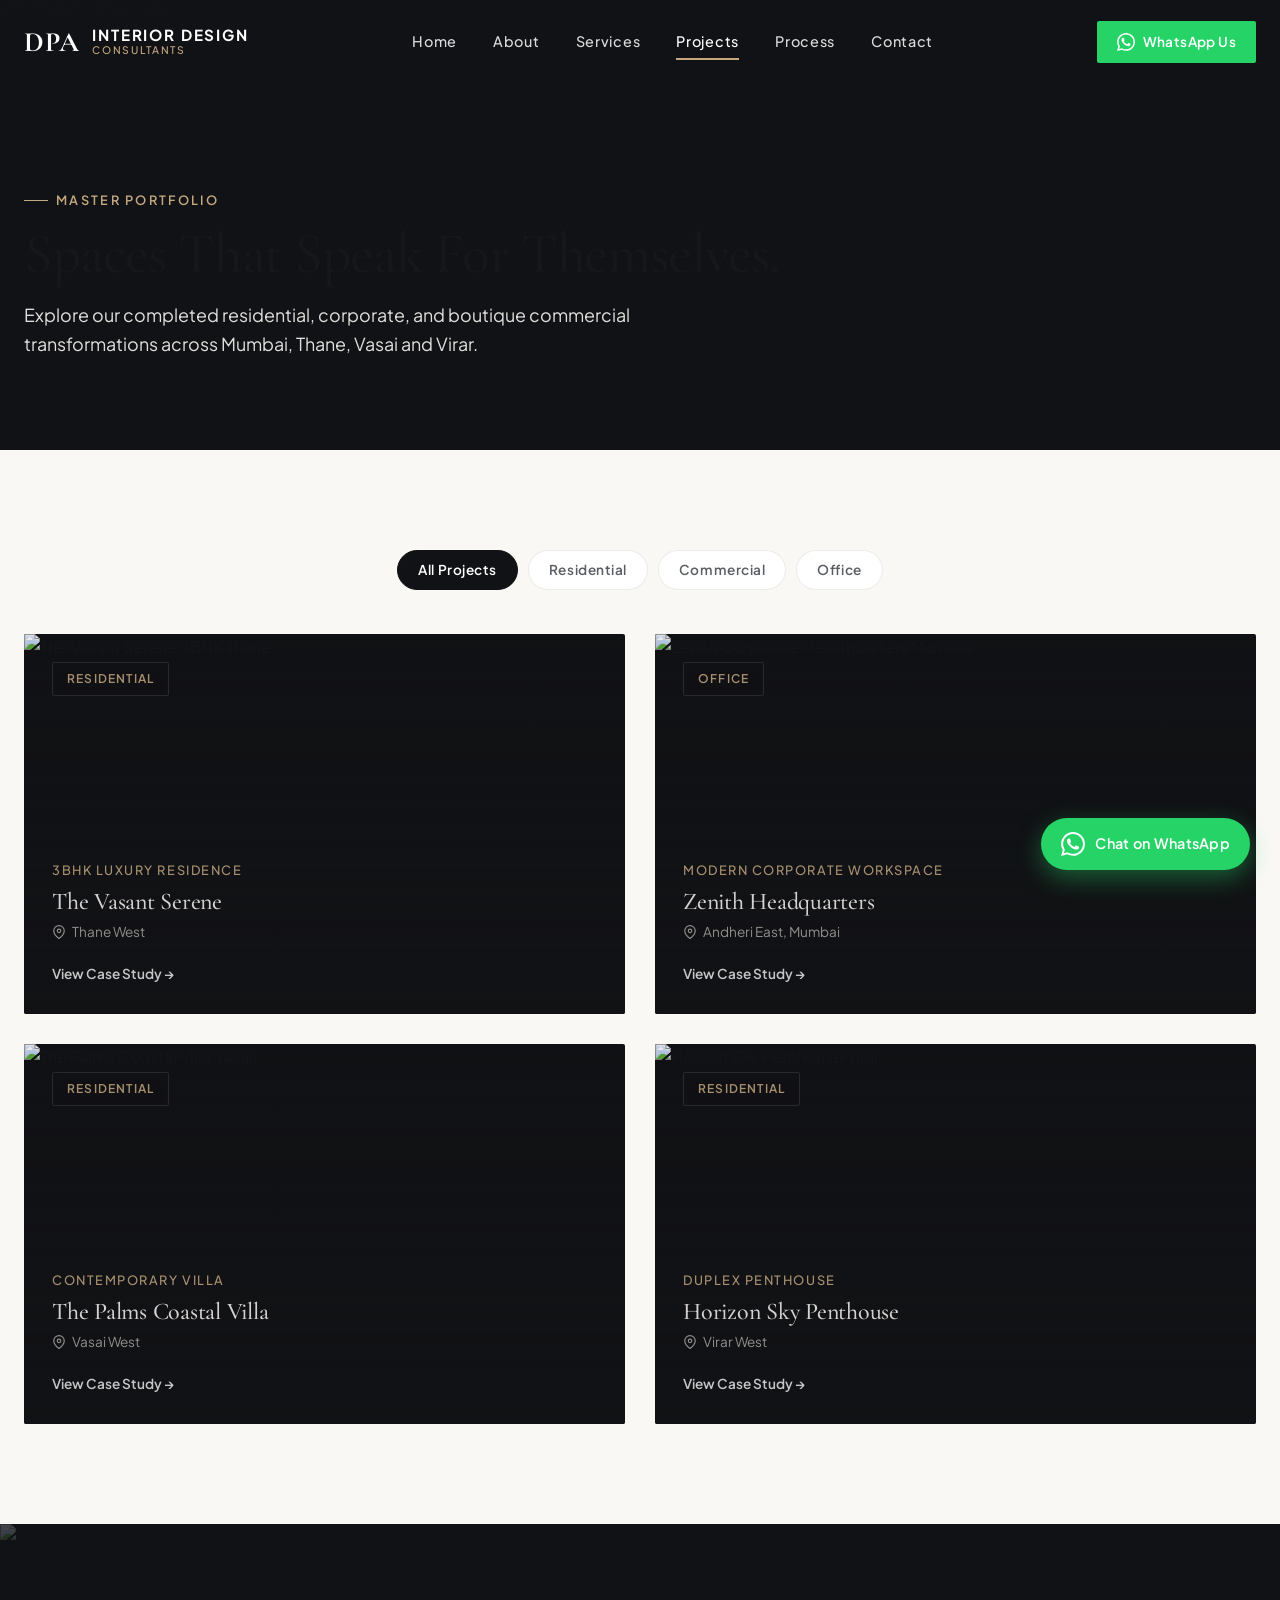
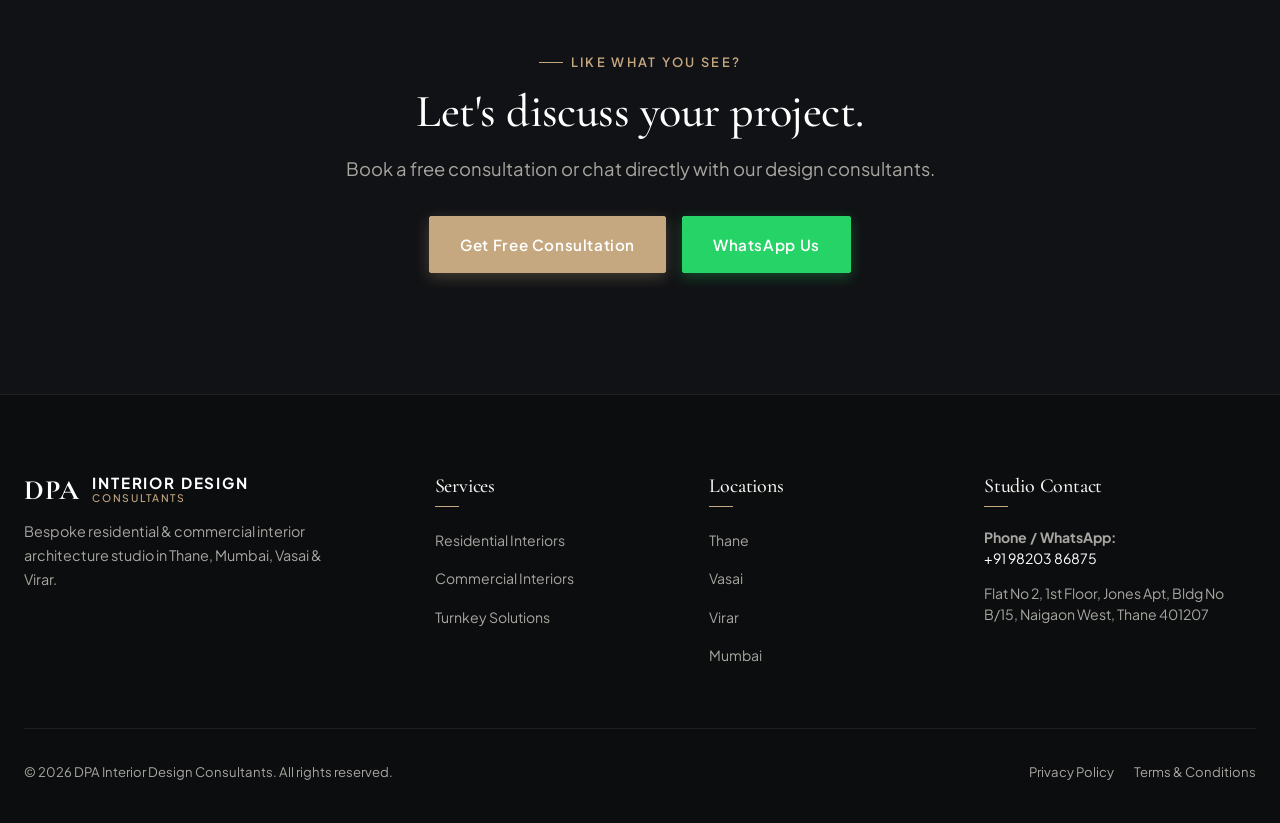
==== projects.html @ 0f4c0f96 "feat: complete premium conversion-focused website for DPA Interior Design Consultants" ====
<!DOCTYPE html>
<html lang="en">
<head>
  <meta charset="UTF-8">
  <meta name="viewport" content="width=device-width, initial-scale=1.0">
  <title>Projects Portfolio | DPA Interior Design Consultants</title>
  <meta name="description" content="Explore DPA's curated portfolio of luxury residential, commercial and corporate interior projects across Mumbai, Thane, Vasai and Virar.">
  <meta name="keywords" content="Interior Projects Thane, Luxury Apartments Vasai, Office Interiors Mumbai, Interior Portfolio Virar">
  <link rel="canonical" href="https://dpainteriors.in/projects.html">

  <link rel="stylesheet" href="css/style.css">
  <link rel="stylesheet" href="css/components.css">
  <link rel="icon" type="image/svg+xml" href="data:image/svg+xml,%3Csvg xmlns='http://www.w3.org/2000/svg' viewBox='0 0 100 100'%3E%3Crect width='100' height='100' fill='%23111215'/%3E%3Ctext x='50%' y='60%' font-size='42' font-family='serif' font-weight='bold' fill='%23C5A880' text-anchor='middle'%3EDPA%3C/text%3E%3C/svg%3E">
</head>
<body>

  <!-- Sticky Header -->
  <header class="site-header" id="siteHeader">
    <div class="container header-container">
      <a href="index.html" class="brand-logo" aria-label="DPA Interior Design Consultants">
        <span class="logo-symbol">DPA</span>
        <div class="logo-text-wrap">
          <span class="logo-main-text">Interior Design</span>
          <span class="logo-sub-text">Consultants</span>
        </div>
      </a>

      <nav class="nav-menu" aria-label="Main Navigation">
        <a href="index.html" class="nav-link">Home</a>
        <a href="about.html" class="nav-link">About</a>
        <a href="services.html" class="nav-link">Services</a>
        <a href="projects.html" class="nav-link active">Projects</a>
        <a href="index.html#processSection" class="nav-link">Process</a>
        <a href="contact.html" class="nav-link">Contact</a>
      </nav>

      <div class="header-actions">
        <a href="https://wa.me/919820386875?text=Hi%20DPA%20Interior%20Design%20Consultants%2C%20I%20am%20interested%20in%20discussing%20an%20interior%20design%20project.%20I%20would%20like%20to%20know%20more%20about%20your%20services." target="_blank" rel="noopener noreferrer" class="header-whatsapp-btn">
          <svg width="18" height="18" viewBox="0 0 24 24" fill="currentColor"><path d="M.057 24l1.687-6.163c-1.041-1.804-1.588-3.849-1.587-5.946.003-6.556 5.338-11.891 11.893-11.891 3.181.001 6.167 1.24 8.413 3.488 2.245 2.248 3.481 5.236 3.48 8.414-.003 6.557-5.338 11.892-11.893 11.892-1.99-.001-3.951-.5-5.688-1.448l-6.305 1.654zm6.597-3.807c1.676.995 3.276 1.591 5.392 1.592 5.448 0 9.886-4.434 9.889-9.885.002-5.462-4.415-9.89-9.881-9.892-5.452 0-9.887 4.434-9.889 9.884-.001 2.225.651 3.891 1.746 5.634l-.999 3.648 3.742-.981zm11.387-5.464c-.074-.124-.272-.198-.57-.347-.297-.149-1.758-.868-2.031-.967-.272-.099-.47-.149-.669.149-.198.297-.768.967-.941 1.165-.173.198-.347.223-.644.074-.297-.149-1.255-.462-2.39-1.475-.883-.788-1.48-1.761-1.653-2.059-.173-.297-.018-.458.13-.606.134-.133.297-.347.446-.521.151-.172.2-.296.3-.495.099-.198.05-.372-.025-.521-.075-.148-.669-1.611-.916-2.206-.242-.579-.487-.501-.669-.51l-.57-.01c-.198 0-.52.074-.792.372s-1.04 1.016-1.04 2.479 1.065 2.876 1.213 3.074c.149.198 2.095 3.2 5.076 4.487.709.306 1.263.489 1.694.626.712.226 1.36.194 1.872.118.571-.085 1.758-.719 2.006-1.413.248-.695.248-1.29.173-1.414z"/></svg>
          <span>WhatsApp Us</span>
        </a>
      </div>

      <button class="mobile-nav-toggle" aria-label="Toggle Mobile Navigation">
        <span class="hamburger-line"></span>
        <span class="hamburger-line"></span>
        <span class="hamburger-line"></span>
      </button>
    </div>
  </header>

  <!-- Mobile Drawer Menu -->
  <div class="mobile-drawer-overlay"></div>
  <aside class="mobile-drawer" aria-label="Mobile Menu">
    <div>
      <a href="index.html" class="brand-logo" style="margin-bottom: 36px;">
        <span class="logo-symbol">DPA</span>
        <div class="logo-text-wrap">
          <span class="logo-main-text">Interior Design</span>
          <span class="logo-sub-text">Consultants</span>
        </div>
      </a>
      <ul class="mobile-nav-list">
        <li class="mobile-nav-item"><a href="index.html">Home</a></li>
        <li class="mobile-nav-item"><a href="about.html">About DPA</a></li>
        <li class="mobile-nav-item"><a href="services.html">Services</a></li>
        <li class="mobile-nav-item"><a href="projects.html" class="active">Projects</a></li>
        <li class="mobile-nav-item"><a href="index.html#processSection">Process</a></li>
        <li class="mobile-nav-item"><a href="contact.html">Contact Us</a></li>
      </ul>
    </div>
    <div class="mobile-drawer-footer">
      <button class="btn btn-primary" style="width:100%;" data-open-modal="consultation">Get Free Consultation</button>
    </div>
  </aside>

  <!-- Hero Banner -->
  <section class="hero-section" style="min-height: 50vh; padding-top: 140px; padding-bottom: 50px;">
    <div class="hero-background">
      <img src="https://images.unsplash.com/photo-1600607687939-ce8a6c25118c?auto=format&fit=crop&w=1800&q=80" alt="DPA Project Showcase">
    </div>
    <div class="hero-overlay"></div>
    <div class="container">
      <div class="hero-content fade-in-up">
        <span class="label-eyebrow text-light">Master Portfolio</span>
        <h1 class="heading-hero" style="font-size: clamp(2.4rem, 4.5vw, 3.8rem); margin-bottom: 16px;">
          Spaces That Speak For Themselves.
        </h1>
        <p class="hero-subheadline" style="margin-bottom: 0;">
          Explore our completed residential, corporate, and boutique commercial transformations across Mumbai, Thane, Vasai and Virar.
        </p>
      </div>
    </div>
  </section>

  <!-- Master Portfolio Gallery -->
  <section class="section-spacing">
    <div class="container">
      <!-- Filter Tabs -->
      <div class="filter-tabs reveal">
        <button class="filter-btn active" data-filter="all">All Projects</button>
        <button class="filter-btn" data-filter="residential">Residential</button>
        <button class="filter-btn" data-filter="commercial">Commercial</button>
        <button class="filter-btn" data-filter="office">Office</button>
      </div>

      <!-- Masonry Grid -->
      <div class="projects-masonry">
        <!-- Project 1 -->
        <a href="projects/luxury-residence-thane.html" class="project-card col-6 reveal" data-category="residential">
          <div class="project-media-wrap">
            <img src="https://images.unsplash.com/photo-1600210492486-724fe5c67fb0?auto=format&fit=crop&w=1000&q=80" alt="The Vasant Serene 3BHK Thane" loading="lazy">
            <div class="project-overlay">
              <span class="project-badge-tag">Residential</span>
              <div class="project-details">
                <div class="project-category">3BHK Luxury Residence</div>
                <h2 class="project-title">The Vasant Serene</h2>
                <div class="project-location">
                  <svg width="14" height="14" viewBox="0 0 24 24" fill="none" stroke="currentColor" stroke-width="2"><path d="M21 10c0 7-9 13-9 13s-9-6-9-13a9 9 0 0 1 18 0z"></path><circle cx="12" cy="10" r="3"></circle></svg>
                  <span>Thane West</span>
                </div>
                <span class="project-cta-pill">View Case Study &rarr;</span>
              </div>
            </div>
          </div>
        </a>

        <!-- Project 2 -->
        <a href="projects/modern-corporate-office.html" class="project-card col-6 reveal reveal-delay-1" data-category="office commercial">
          <div class="project-media-wrap">
            <img src="https://images.unsplash.com/photo-1497366216548-37526070297c?auto=format&fit=crop&w=1000&q=80" alt="Zenith Corporate Headquarters Mumbai" loading="lazy">
            <div class="project-overlay">
              <span class="project-badge-tag">Office</span>
              <div class="project-details">
                <div class="project-category">Modern Corporate Workspace</div>
                <h2 class="project-title">Zenith Headquarters</h2>
                <div class="project-location">
                  <svg width="14" height="14" viewBox="0 0 24 24" fill="none" stroke="currentColor" stroke-width="2"><path d="M21 10c0 7-9 13-9 13s-9-6-9-13a9 9 0 0 1 18 0z"></path><circle cx="12" cy="10" r="3"></circle></svg>
                  <span>Andheri East, Mumbai</span>
                </div>
                <span class="project-cta-pill">View Case Study &rarr;</span>
              </div>
            </div>
          </div>
        </a>

        <!-- Project 3 -->
        <a href="projects/minimalist-villa-vasai.html" class="project-card col-6 reveal" data-category="residential">
          <div class="project-media-wrap">
            <img src="https://images.unsplash.com/photo-1600607687939-ce8a6c25118c?auto=format&fit=crop&w=1000&q=80" alt="The Palms Coastal Villa Vasai" loading="lazy">
            <div class="project-overlay">
              <span class="project-badge-tag">Residential</span>
              <div class="project-details">
                <div class="project-category">Contemporary Villa</div>
                <h2 class="project-title">The Palms Coastal Villa</h2>
                <div class="project-location">
                  <svg width="14" height="14" viewBox="0 0 24 24" fill="none" stroke="currentColor" stroke-width="2"><path d="M21 10c0 7-9 13-9 13s-9-6-9-13a9 9 0 0 1 18 0z"></path><circle cx="12" cy="10" r="3"></circle></svg>
                  <span>Vasai West</span>
                </div>
                <span class="project-cta-pill">View Case Study &rarr;</span>
              </div>
            </div>
          </div>
        </a>

        <!-- Project 4 -->
        <a href="projects/penthouse-interior-virar.html" class="project-card col-6 reveal reveal-delay-1" data-category="residential">
          <div class="project-media-wrap">
            <img src="https://images.unsplash.com/photo-1600566753376-12c8ab7fb75b?auto=format&fit=crop&w=1000&q=80" alt="Horizon Sky Penthouse Virar" loading="lazy">
            <div class="project-overlay">
              <span class="project-badge-tag">Residential</span>
              <div class="project-details">
                <div class="project-category">Duplex Penthouse</div>
                <h2 class="project-title">Horizon Sky Penthouse</h2>
                <div class="project-location">
                  <svg width="14" height="14" viewBox="0 0 24 24" fill="none" stroke="currentColor" stroke-width="2"><path d="M21 10c0 7-9 13-9 13s-9-6-9-13a9 9 0 0 1 18 0z"></path><circle cx="12" cy="10" r="3"></circle></svg>
                  <span>Virar West</span>
                </div>
                <span class="project-cta-pill">View Case Study &rarr;</span>
              </div>
            </div>
          </div>
        </a>
      </div>
    </div>
  </section>

  <!-- Final CTA Section -->
  <section class="final-cta-section">
    <div class="final-cta-bg">
      <img src="https://images.unsplash.com/photo-1600585154340-be6161a56a0c?auto=format&fit=crop&w=1600&q=80" alt="Turnkey interior design background" loading="lazy">
    </div>
    <div class="container">
      <div class="final-cta-content reveal">
        <span class="label-eyebrow text-light">Like What You See?</span>
        <h2 class="heading-section" style="color: #FFFFFF;">Let's discuss your project.</h2>
        <p style="color: var(--text-light-muted); font-size: 1.15rem; margin-bottom: 32px;">
          Book a free consultation or chat directly with our design consultants.
        </p>
        <div class="btn-group" style="justify-content: center;">
          <button class="btn btn-primary" data-open-modal="consultation">Get Free Consultation</button>
          <a href="https://wa.me/919820386875?text=Hi%20DPA%20Interior%20Design%20Consultants%2C%20I%20saw%20your%20projects%20portfolio%20and%20would%20like%20to%20discuss%20my%20space." target="_blank" rel="noopener noreferrer" class="btn btn-whatsapp">WhatsApp Us</a>
        </div>
      </div>
    </div>
  </section>

  <!-- Footer -->
  <footer class="site-footer">
    <div class="container">
      <div class="footer-grid">
        <div>
          <a href="index.html" class="brand-logo">
            <span class="logo-symbol">DPA</span>
            <div class="logo-text-wrap">
              <span class="logo-main-text">Interior Design</span>
              <span class="logo-sub-text">Consultants</span>
            </div>
          </a>
          <p class="footer-brand-bio">
            Bespoke residential & commercial interior architecture studio in Thane, Mumbai, Vasai & Virar.
          </p>
        </div>
        <div>
          <h3 class="footer-col-title">Services</h3>
          <ul class="footer-nav-list">
            <li><a href="services.html#residential">Residential Interiors</a></li>
            <li><a href="services.html#commercial">Commercial Interiors</a></li>
            <li><a href="services.html#turnkey">Turnkey Solutions</a></li>
          </ul>
        </div>
        <div>
          <h3 class="footer-col-title">Locations</h3>
          <ul class="footer-nav-list">
            <li><a href="contact.html">Thane</a></li>
            <li><a href="contact.html">Vasai</a></li>
            <li><a href="contact.html">Virar</a></li>
            <li><a href="contact.html">Mumbai</a></li>
          </ul>
        </div>
        <div>
          <h3 class="footer-col-title">Studio Contact</h3>
          <div class="footer-contact-item">
            <div>
              <strong>Phone / WhatsApp:</strong><br>
              <a href="tel:9820386875" style="color: #FFFFFF;">+91 98203 86875</a>
            </div>
          </div>
          <div class="footer-contact-item">
            <div>Flat No 2, 1st Floor, Jones Apt, Bldg No B/15, Naigaon West, Thane 401207</div>
          </div>
        </div>
      </div>
      <div class="footer-bottom">
        <div>&copy; 2026 DPA Interior Design Consultants. All rights reserved.</div>
        <div class="footer-legal-links">
          <a href="privacy-policy.html">Privacy Policy</a>
          <a href="terms-conditions.html">Terms &amp; Conditions</a>
        </div>
      </div>
    </div>
  </footer>

  <!-- Floating WhatsApp & Mobile Sticky Bar -->
  <a href="https://wa.me/919820386875?text=Hi%20DPA%20Interior%20Design%20Consultants%2C%20I%20am%20interested%20in%20discussing%20an%20interior%20design%20project." target="_blank" rel="noopener noreferrer" class="floating-whatsapp-btn" aria-label="Chat on WhatsApp">
    <span class="icon">
      <svg width="24" height="24" viewBox="0 0 24 24" fill="currentColor"><path d="M.057 24l1.687-6.163c-1.041-1.804-1.588-3.849-1.587-5.946.003-6.556 5.338-11.891 11.893-11.891 3.181.001 6.167 1.24 8.413 3.488 2.245 2.248 3.481 5.236 3.48 8.414-.003 6.557-5.338 11.892-11.893 11.892-1.99-.001-3.951-.5-5.688-1.448l-6.305 1.654zm6.597-3.807c1.676.995 3.276 1.591 5.392 1.592 5.448 0 9.886-4.434 9.889-9.885.002-5.462-4.415-9.89-9.881-9.892-5.452 0-9.887 4.434-9.889 9.884-.001 2.225.651 3.891 1.746 5.634l-.999 3.648 3.742-.981zm11.387-5.464c-.074-.124-.272-.198-.57-.347-.297-.149-1.758-.868-2.031-.967-.272-.099-.47-.149-.669.149-.198.297-.768.967-.941 1.165-.173.198-.347.223-.644.074-.297-.149-1.255-.462-2.39-1.475-.883-.788-1.48-1.761-1.653-2.059-.173-.297-.018-.458.13-.606.134-.133.297-.347.446-.521.151-.172.2-.296.3-.495.099-.198.05-.372-.025-.521-.075-.148-.669-1.611-.916-2.206-.242-.579-.487-.501-.669-.51l-.57-.01c-.198 0-.52.074-.792.372s-1.04 1.016-1.04 2.479 1.065 2.876 1.213 3.074c.149.198 2.095 3.2 5.076 4.487.709.306 1.263.489 1.694.626.712.226 1.36.194 1.872.118.571-.085 1.758-.719 2.006-1.413.248-.695.248-1.29.173-1.414z"/></svg>
    </span>
    <span class="text">Chat on WhatsApp</span>
  </a>

  <div class="mobile-sticky-bottom-bar">
    <div class="mobile-sticky-inner">
      <a href="https://wa.me/919820386875?text=Hi%20DPA%20Interior%20Design%20Consultants%2C%20I%20am%20interested%20in%20discussing%20an%20interior%20design%20project." target="_blank" rel="noopener noreferrer" class="mobile-sticky-btn btn-wa">WhatsApp Us</a>
      <a href="tel:9820386875" class="mobile-sticky-btn btn-call">Call Now</a>
    </div>
  </div>

  <!-- Consultation Modal -->
  <div class="modal-backdrop" id="consultationModal">
    <div class="modal-card">
      <button class="modal-close-btn" aria-label="Close modal">&times;</button>
      <div style="margin-bottom: 24px;">
        <span class="label-eyebrow text-light">Free Consultation</span>
        <h2 style="font-size: 1.8rem; color: #FFFFFF; margin-bottom: 8px;">Let's Discuss Your Space</h2>
        <p style="color: var(--text-light-muted); font-size: 0.92rem;">Share your details for a personalized consultation.</p>
      </div>

      <form class="dpa-lead-form" novalidate>
        <div class="lead-form-grid">
          <div class="form-group full-width">
            <label class="form-label">Full Name <span class="required-star">*</span></label>
            <input type="text" name="name" class="form-input" placeholder="Your name" required>
          </div>
          <div class="form-group">
            <label class="form-label">Phone Number <span class="required-star">*</span></label>
            <input type="tel" name="phone" class="form-input" placeholder="98203 86875" required>
          </div>
          <div class="form-group">
            <label class="form-label">Location <span class="required-star">*</span></label>
            <select name="location" class="form-select" required>
              <option value="Thane">Thane</option>
              <option value="Vasai">Vasai</option>
              <option value="Virar">Virar</option>
              <option value="Mumbai">Mumbai</option>
            </select>
          </div>
          <div class="form-group full-width">
            <label class="form-label">Project Type <span class="required-star">*</span></label>
            <select name="project_type" class="form-select" required>
              <option value="Home Interior">Home Interior</option>
              <option value="Office Interior">Office Interior</option>
              <option value="Commercial Interior">Commercial Interior</option>
            </select>
          </div>
          <div class="form-group full-width" style="margin-top: 10px;">
            <button type="submit" class="btn btn-primary" style="width: 100%;">Book Consultation</button>
          </div>
        </div>
      </form>
    </div>
  </div>

  <script src="js/main.js"></script>
  <script src="js/projects.js"></script>
</body>
</html>
---- css/style.css ----
/* ==========================================================================
   DPA INTERIOR DESIGN CONSULTANTS - DESIGN SYSTEM & MASTER STYLESHEET
   Serving Mumbai, Thane, Vasai, Virar
   ========================================================================== */

/* --- Google Fonts Import --- */
@import url('https://fonts.googleapis.com/css2?family=Cormorant+Garamond:ital,wght@0,400;0,500;0,600;0,700;1,400&family=Plus+Jakarta+Sans:wght@300;400;500;600;700&display=swap');

/* --- CSS Variables / Design Tokens --- */
:root {
  /* Color Palette */
  --bg-body: #FAF8F5;
  --bg-surface: #FFFFFF;
  --bg-warm: #F3EFE6;
  --bg-beige: #EAE4D8;
  --bg-dark: #111215;
  --bg-dark-surface: #181A1E;
  --bg-dark-elevated: #22252C;

  --text-main: #16171A;
  --text-muted: #5A5D64;
  --text-subtle: #858890;
  --text-light: #F8F6F2;
  --text-light-muted: #A8A6A0;

  --accent-gold: #C5A880;
  --accent-gold-hover: #B4966E;
  --accent-gold-light: #EFE8DE;
  --accent-gold-subtle: rgba(197, 168, 128, 0.15);
  
  --whatsapp-green: #25D366;
  --whatsapp-dark: #128C7E;
  --whatsapp-hover: #20BA5A;

  --border-light: rgba(22, 23, 26, 0.08);
  --border-medium: rgba(22, 23, 26, 0.16);
  --border-dark: rgba(248, 246, 242, 0.12);
  --border-gold: rgba(197, 168, 128, 0.35);

  /* Typography */
  --font-serif: 'Cormorant Garamond', Georgia, serif;
  --font-sans: 'Plus Jakarta Sans', -apple-system, BlinkMacSystemFont, sans-serif;

  /* Elevations & Shadows */
  --shadow-sm: 0 2px 8px rgba(0, 0, 0, 0.04);
  --shadow-md: 0 10px 30px rgba(0, 0, 0, 0.07);
  --shadow-lg: 0 20px 50px rgba(0, 0, 0, 0.12);
  --shadow-gold: 0 10px 25px rgba(197, 168, 128, 0.25);
  --shadow-dark: 0 20px 40px rgba(0, 0, 0, 0.35);

  /* Transitions */
  --transition-fast: 0.2s cubic-bezier(0.25, 1, 0.5, 1);
  --transition-normal: 0.35s cubic-bezier(0.25, 1, 0.5, 1);
  --transition-slow: 0.6s cubic-bezier(0.16, 1, 0.3, 1);

  /* Spacing & Layout */
  --container-max: 1280px;
  --container-narrow: 1040px;
  --header-height: 84px;
  --border-radius-sm: 2px;
  --border-radius-md: 6px;
  --border-radius-lg: 12px;
}

/* --- Global Reset & Box Sizing --- */
*, *::before, *::after {
  box-sizing: border-box;
  margin: 0;
  padding: 0;
}

html {
  font-size: 16px;
  scroll-behavior: smooth;
  -webkit-font-smoothing: antialiased;
  -moz-osx-font-smoothing: grayscale;
}

body {
  font-family: var(--font-sans);
  background-color: var(--bg-body);
  color: var(--text-main);
  line-height: 1.65;
  font-weight: 400;
  overflow-x: hidden;
  position: relative;
}

img, picture, svg, video {
  display: block;
  max-width: 100%;
  height: auto;
}

a {
  color: inherit;
  text-decoration: none;
  transition: color var(--transition-fast);
}

button, input, select, textarea {
  font: inherit;
  color: inherit;
}

button {
  background: none;
  border: none;
  cursor: pointer;
}

ul, ol {
  list-style: none;
}

/* --- Container & Layout Helpers --- */
.container {
  width: 100%;
  max-width: var(--container-max);
  margin-left: auto;
  margin-right: auto;
  padding-left: 24px;
  padding-right: 24px;
}

.container-narrow {
  width: 100%;
  max-width: var(--container-narrow);
  margin-left: auto;
  margin-right: auto;
  padding-left: 24px;
  padding-right: 24px;
}

.container-fluid {
  width: 100%;
  padding-left: 24px;
  padding-right: 24px;
}

.section-spacing {
  padding-top: 100px;
  padding-bottom: 100px;
}

.section-spacing-sm {
  padding-top: 64px;
  padding-bottom: 64px;
}

/* --- Typography System --- */
h1, h2, h3, h4, .font-serif {
  font-family: var(--font-serif);
  font-weight: 500;
  line-height: 1.15;
  color: var(--text-main);
  letter-spacing: -0.01em;
}

.heading-hero {
  font-size: clamp(2.8rem, 5.5vw, 4.8rem);
  font-weight: 500;
  line-height: 1.08;
  letter-spacing: -0.02em;
}

.heading-section {
  font-size: clamp(2.2rem, 3.6vw, 3.2rem);
  line-height: 1.15;
  margin-bottom: 16px;
}

.heading-sub {
  font-size: clamp(1.35rem, 2vw, 1.75rem);
  font-weight: 600;
}

.subheading-lead {
  font-size: clamp(1.05rem, 1.25vw, 1.2rem);
  color: var(--text-muted);
  line-height: 1.65;
  max-width: 680px;
}

.section-header {
  margin-bottom: 56px;
}

.section-header.text-center {
  text-align: center;
  margin-left: auto;
  margin-right: auto;
}

.section-header.text-center .subheading-lead {
  margin-left: auto;
  margin-right: auto;
}

/* Micro Caps Label */
.label-eyebrow {
  display: inline-flex;
  align-items: center;
  gap: 8px;
  font-size: 0.8rem;
  font-weight: 600;
  text-transform: uppercase;
  letter-spacing: 0.18em;
  color: var(--accent-gold);
  margin-bottom: 12px;
}

.label-eyebrow::before {
  content: '';
  display: inline-block;
  width: 24px;
  height: 1px;
  background-color: var(--accent-gold);
}

.label-eyebrow.no-line::before {
  display: none;
}

.label-eyebrow.text-light {
  color: var(--accent-gold);
}

.label-eyebrow.text-light::before {
  background-color: var(--accent-gold);
}

/* Location Pills */
.location-pills {
  display: inline-flex;
  flex-wrap: wrap;
  align-items: center;
  gap: 8px;
  font-size: 0.85rem;
  font-weight: 500;
  letter-spacing: 0.06em;
  color: var(--text-light-muted);
}

.location-dot {
  color: var(--accent-gold);
  font-size: 0.75rem;
}

/* --- Action Buttons & CTAs --- */
.btn {
  display: inline-flex;
  align-items: center;
  justify-content: center;
  gap: 10px;
  padding: 15px 30px;
  font-size: 0.95rem;
  font-weight: 600;
  letter-spacing: 0.04em;
  border-radius: var(--border-radius-sm);
  transition: all var(--transition-normal);
  text-align: center;
  position: relative;
  overflow: hidden;
  cursor: pointer;
  white-space: nowrap;
}

.btn svg {
  transition: transform var(--transition-fast);
  flex-shrink: 0;
}

.btn:hover svg {
  transform: translateX(4px);
}

/* Primary CTA - Gold / Charcoal */
.btn-primary {
  background-color: var(--accent-gold);
  color: #FFFFFF;
  border: 1px solid var(--accent-gold);
  box-shadow: 0 4px 15px rgba(197, 168, 128, 0.3);
}

.btn-primary:hover {
  background-color: var(--accent-gold-hover);
  border-color: var(--accent-gold-hover);
  box-shadow: 0 8px 25px rgba(197, 168, 128, 0.45);
  transform: translateY(-2px);
  color: #FFFFFF;
}

/* Secondary CTA - Outline */
.btn-outline-light {
  background: transparent;
  color: var(--text-light);
  border: 1px solid rgba(255, 255, 255, 0.35);
  backdrop-filter: blur(4px);
}

.btn-outline-light:hover {
  background: rgba(255, 255, 255, 0.15);
  border-color: #FFFFFF;
  color: #FFFFFF;
  transform: translateY(-2px);
}

.btn-outline-dark {
  background: transparent;
  color: var(--text-main);
  border: 1px solid var(--border-medium);
}

.btn-outline-dark:hover {
  background: var(--text-main);
  color: #FFFFFF;
  border-color: var(--text-main);
  transform: translateY(-2px);
}

/* Dark Solid Button */
.btn-dark {
  background-color: var(--bg-dark);
  color: #FFFFFF;
  border: 1px solid var(--bg-dark);
}

.btn-dark:hover {
  background-color: #000000;
  transform: translateY(-2px);
  box-shadow: var(--shadow-md);
  color: #FFFFFF;
}

/* WhatsApp CTA Button */
.btn-whatsapp {
  background-color: var(--whatsapp-green);
  color: #FFFFFF;
  border: 1px solid var(--whatsapp-green);
  box-shadow: 0 4px 14px rgba(37, 211, 102, 0.3);
}

.btn-whatsapp:hover {
  background-color: var(--whatsapp-hover);
  border-color: var(--whatsapp-hover);
  transform: translateY(-2px);
  box-shadow: 0 8px 22px rgba(37, 211, 102, 0.45);
  color: #FFFFFF;
}

/* Minimal Text Link CTA */
.btn-link-arrow {
  display: inline-flex;
  align-items: center;
  gap: 8px;
  font-size: 0.95rem;
  font-weight: 600;
  letter-spacing: 0.04em;
  color: var(--text-main);
  padding: 4px 0;
  position: relative;
}

.btn-link-arrow::after {
  content: '';
  position: absolute;
  bottom: 0;
  left: 0;
  width: 100%;
  height: 1px;
  background-color: currentColor;
  transform: scaleX(0.35);
  transform-origin: left;
  transition: transform var(--transition-normal);
}

.btn-link-arrow:hover::after {
  transform: scaleX(1);
}

.btn-link-arrow svg {
  transition: transform var(--transition-fast);
}

.btn-link-arrow:hover svg {
  transform: translateX(5px);
}

.btn-link-arrow.text-light {
  color: var(--text-light);
}

.btn-link-arrow.text-gold {
  color: var(--accent-gold);
}

/* Button Group */
.btn-group {
  display: flex;
  flex-wrap: wrap;
  align-items: center;
  gap: 16px;
}

/* --- Section Dark Themes --- */
.bg-dark-section {
  background-color: var(--bg-dark);
  color: var(--text-light);
}

.bg-dark-section h1,
.bg-dark-section h2,
.bg-dark-section h3,
.bg-dark-section h4 {
  color: var(--text-light);
}

.bg-dark-section .subheading-lead {
  color: var(--text-light-muted);
}

.bg-warm-section {
  background-color: var(--bg-warm);
}

/* --- Grid Utilities --- */
.grid-2 {
  display: grid;
  grid-template-columns: repeat(2, 1fr);
  gap: 48px;
  align-items: center;
}

.grid-3 {
  display: grid;
  grid-template-columns: repeat(3, 1fr);
  gap: 32px;
}

.grid-4 {
  display: grid;
  grid-template-columns: repeat(4, 1fr);
  gap: 24px;
}

/* --- Animations & Keyframes --- */
@keyframes fadeIn {
  from { opacity: 0; }
  to { opacity: 1; }
}

@keyframes fadeInUp {
  from {
    opacity: 0;
    transform: translateY(28px);
  }
  to {
    opacity: 1;
    transform: translateY(0);
  }
}

@keyframes pulseGlow {
  0%, 100% {
    box-shadow: 0 0 0 0 rgba(37, 211, 102, 0.4);
  }
  50% {
    box-shadow: 0 0 0 14px rgba(37, 211, 102, 0);
  }
}

@keyframes subtleBounce {
  0%, 20%, 50%, 80%, 100% { transform: translateY(0); }
  40% { transform: translateY(6px); }
  60% { transform: translateY(3px); }
}

.fade-in {
  animation: fadeIn 0.8s ease forwards;
}

.fade-in-up {
  animation: fadeInUp 0.9s cubic-bezier(0.16, 1, 0.3, 1) forwards;
}

/* Scroll reveal utility classes handled by JS */
.reveal {
  opacity: 0;
  transform: translateY(30px);
  transition: opacity 0.8s cubic-bezier(0.16, 1, 0.3, 1), transform 0.8s cubic-bezier(0.16, 1, 0.3, 1);
  will-change: opacity, transform;
}

.reveal.is-visible {
  opacity: 1;
  transform: translateY(0);
}

.reveal-delay-1 { transition-delay: 0.1s; }
.reveal-delay-2 { transition-delay: 0.2s; }
.reveal-delay-3 { transition-delay: 0.3s; }
.reveal-delay-4 { transition-delay: 0.4s; }

/* Responsive adjustments */
@media (max-width: 991px) {
  .section-spacing {
    padding-top: 80px;
    padding-bottom: 80px;
  }
  .grid-2, .grid-3, .grid-4 {
    grid-template-columns: 1fr;
    gap: 32px;
  }
}

@media (max-width: 767px) {
  .section-spacing {
    padding-top: 60px;
    padding-bottom: 60px;
  }
  .btn-group {
    flex-direction: column;
    width: 100%;
  }
  .btn-group .btn {
    width: 100%;
  }
}
---- css/components.css ----
/* ==========================================================================
   DPA INTERIOR DESIGN CONSULTANTS - COMPONENTS & UI MODULES
   ========================================================================== */

/* --------------------------------------------------------------------------
   1. STICKY HEADER & NAVIGATION
   -------------------------------------------------------------------------- */
.site-header {
  position: fixed;
  top: 0;
  left: 0;
  width: 100%;
  height: var(--header-height);
  z-index: 1000;
  transition: all var(--transition-normal);
  background: transparent;
}

.site-header.is-scrolled {
  background: rgba(18, 19, 22, 0.88);
  backdrop-filter: blur(14px);
  -webkit-backdrop-filter: blur(14px);
  border-bottom: 1px solid rgba(255, 255, 255, 0.08);
  box-shadow: 0 10px 30px rgba(0, 0, 0, 0.25);
  height: 72px;
}

.site-header.is-light-page:not(.is-scrolled) {
  background: rgba(250, 248, 245, 0.92);
  backdrop-filter: blur(12px);
  border-bottom: 1px solid var(--border-light);
}

.header-container {
  display: flex;
  align-items: center;
  justify-content: space-between;
  height: 100%;
}

/* Brand Logo */
.brand-logo {
  display: flex;
  align-items: center;
  gap: 12px;
  text-decoration: none;
}

.logo-symbol {
  font-family: var(--font-serif);
  font-size: 1.75rem;
  font-weight: 700;
  letter-spacing: 0.04em;
  color: #FFFFFF;
  line-height: 1;
}

.site-header.is-light-page:not(.is-scrolled) .logo-symbol {
  color: var(--text-main);
}

.logo-text-wrap {
  display: flex;
  flex-direction: column;
}

.logo-main-text {
  font-size: 0.95rem;
  font-weight: 700;
  letter-spacing: 0.12em;
  text-transform: uppercase;
  color: #FFFFFF;
  line-height: 1.1;
}

.site-header.is-light-page:not(.is-scrolled) .logo-main-text {
  color: var(--text-main);
}

.logo-sub-text {
  font-size: 0.65rem;
  font-weight: 500;
  letter-spacing: 0.16em;
  text-transform: uppercase;
  color: var(--accent-gold);
  line-height: 1.2;
}

/* Nav Menu */
.nav-menu {
  display: flex;
  align-items: center;
  gap: 36px;
}

.nav-link {
  font-size: 0.9rem;
  font-weight: 500;
  letter-spacing: 0.05em;
  color: rgba(255, 255, 255, 0.85);
  position: relative;
  padding: 6px 0;
  transition: color var(--transition-fast);
}

.site-header.is-light-page:not(.is-scrolled) .nav-link {
  color: var(--text-main);
}

.nav-link::after {
  content: '';
  position: absolute;
  bottom: 0;
  left: 0;
  width: 0;
  height: 2px;
  background-color: var(--accent-gold);
  transition: width var(--transition-normal);
}

.nav-link:hover,
.nav-link.active {
  color: #FFFFFF;
}

.site-header.is-light-page:not(.is-scrolled) .nav-link:hover,
.site-header.is-light-page:not(.is-scrolled) .nav-link.active {
  color: var(--accent-gold);
}

.nav-link:hover::after,
.nav-link.active::after {
  width: 100%;
}

/* Header Actions */
.header-actions {
  display: flex;
  align-items: center;
  gap: 16px;
}

.header-whatsapp-btn {
  display: inline-flex;
  align-items: center;
  gap: 8px;
  padding: 10px 20px;
  font-size: 0.85rem;
  font-weight: 600;
  letter-spacing: 0.03em;
  color: #FFFFFF;
  background-color: var(--whatsapp-green);
  border-radius: var(--border-radius-sm);
  transition: all var(--transition-fast);
}

.header-whatsapp-btn:hover {
  background-color: var(--whatsapp-hover);
  transform: translateY(-1px);
}

/* Mobile Hamburger Toggle */
.mobile-nav-toggle {
  display: none;
  flex-direction: column;
  justify-content: center;
  gap: 5px;
  width: 40px;
  height: 40px;
  padding: 8px;
  cursor: pointer;
  z-index: 1100;
}

.hamburger-line {
  width: 100%;
  height: 2px;
  background-color: #FFFFFF;
  transition: all var(--transition-fast);
}

.site-header.is-light-page:not(.is-scrolled) .hamburger-line {
  background-color: var(--text-main);
}

.mobile-nav-toggle.is-active .hamburger-line:nth-child(1) {
  transform: translateY(7px) rotate(45deg);
  background-color: #FFFFFF;
}

.mobile-nav-toggle.is-active .hamburger-line:nth-child(2) {
  opacity: 0;
}

.mobile-nav-toggle.is-active .hamburger-line:nth-child(3) {
  transform: translateY(-7px) rotate(-45deg);
  background-color: #FFFFFF;
}

/* Mobile Navigation Overlay Drawer */
.mobile-drawer {
  position: fixed;
  top: 0;
  right: -100%;
  width: 100%;
  max-width: 380px;
  height: 100vh;
  background-color: var(--bg-dark);
  border-left: 1px solid rgba(255, 255, 255, 0.1);
  padding: 100px 32px 40px;
  display: flex;
  flex-direction: column;
  justify-content: space-between;
  transition: right 0.4s cubic-bezier(0.16, 1, 0.3, 1);
  z-index: 1050;
  box-shadow: -10px 0 40px rgba(0, 0, 0, 0.6);
}

.mobile-drawer.is-open {
  right: 0;
}

.mobile-drawer-overlay {
  position: fixed;
  inset: 0;
  background: rgba(0, 0, 0, 0.7);
  backdrop-filter: blur(4px);
  z-index: 1040;
  opacity: 0;
  visibility: hidden;
  transition: all var(--transition-normal);
}

.mobile-drawer-overlay.is-open {
  opacity: 1;
  visibility: visible;
}

.mobile-nav-list {
  display: flex;
  flex-direction: column;
  gap: 20px;
}

.mobile-nav-item a {
  font-family: var(--font-serif);
  font-size: 1.6rem;
  color: var(--text-light);
  display: block;
  padding: 4px 0;
  transition: color var(--transition-fast);
}

.mobile-nav-item a:hover,
.mobile-nav-item a.active {
  color: var(--accent-gold);
}

.mobile-drawer-footer {
  display: flex;
  flex-direction: column;
  gap: 16px;
  padding-top: 24px;
  border-top: 1px solid rgba(255, 255, 255, 0.1);
}

.mobile-contact-snippet {
  font-size: 0.85rem;
  color: var(--text-light-muted);
}

.mobile-contact-snippet a {
  color: var(--accent-gold);
  font-weight: 600;
}

/* --------------------------------------------------------------------------
   2. HERO SECTION
   -------------------------------------------------------------------------- */
.hero-section {
  position: relative;
  min-height: 100vh;
  display: flex;
  align-items: center;
  padding-top: calc(var(--header-height) + 40px);
  padding-bottom: 80px;
  background-color: var(--bg-dark);
  overflow: hidden;
}

.hero-background {
  position: absolute;
  inset: 0;
  z-index: 1;
}

.hero-background img {
  width: 100%;
  height: 100%;
  object-fit: cover;
  object-position: center 35%;
  transform: scale(1.03);
  transition: transform 8s ease;
}

.hero-section:hover .hero-background img {
  transform: scale(1.06);
}

.hero-overlay {
  position: absolute;
  inset: 0;
  background: linear-gradient(
    180deg,
    rgba(17, 18, 21, 0.75) 0%,
    rgba(17, 18, 21, 0.65) 45%,
    rgba(17, 18, 21, 0.92) 100%
  );
  z-index: 2;
}

.hero-content {
  position: relative;
  z-index: 3;
  max-width: 820px;
}

.hero-location-badge {
  display: inline-flex;
  align-items: center;
  gap: 8px;
  padding: 6px 14px;
  background: rgba(255, 255, 255, 0.08);
  border: 1px solid rgba(255, 255, 255, 0.15);
  backdrop-filter: blur(8px);
  border-radius: 30px;
  font-size: 0.8rem;
  font-weight: 500;
  letter-spacing: 0.1em;
  text-transform: uppercase;
  color: var(--text-light);
  margin-bottom: 24px;
}

.hero-headline {
  color: var(--text-light);
  margin-bottom: 20px;
}

.hero-subheadline {
  font-size: clamp(1.1rem, 1.4vw, 1.35rem);
  color: rgba(248, 246, 242, 0.9);
  line-height: 1.6;
  max-width: 650px;
  margin-bottom: 36px;
}

.hero-actions-wrap {
  margin-bottom: 24px;
}

.hero-note-link {
  display: inline-flex;
  align-items: center;
  gap: 6px;
  font-size: 0.9rem;
  color: var(--accent-gold);
  font-weight: 500;
  letter-spacing: 0.02em;
  transition: all var(--transition-fast);
}

.hero-note-link:hover {
  color: #FFFFFF;
  transform: translateX(4px);
}

.hero-scroll-indicator {
  position: absolute;
  bottom: 30px;
  left: 50%;
  transform: translateX(-50%);
  z-index: 3;
  display: flex;
  flex-direction: column;
  align-items: center;
  gap: 6px;
  color: rgba(255, 255, 255, 0.6);
  font-size: 0.72rem;
  text-transform: uppercase;
  letter-spacing: 0.15em;
  animation: subtleBounce 2.5s infinite;
}

/* --------------------------------------------------------------------------
   3. TRUST / QUICK VALUE BAR
   -------------------------------------------------------------------------- */
.trust-bar {
  background-color: var(--bg-surface);
  border-bottom: 1px solid var(--border-light);
  padding: 32px 0;
}

.trust-grid {
  display: grid;
  grid-template-columns: repeat(4, 1fr);
  gap: 24px;
}

.trust-item {
  display: flex;
  align-items: center;
  gap: 16px;
  padding: 0 12px;
  border-right: 1px solid var(--border-light);
}

.trust-item:last-child {
  border-right: none;
}

.trust-icon {
  width: 44px;
  height: 44px;
  border-radius: var(--border-radius-sm);
  background-color: var(--accent-gold-subtle);
  color: var(--accent-gold);
  display: flex;
  align-items: center;
  justify-content: center;
  flex-shrink: 0;
}

.trust-title {
  font-size: 0.95rem;
  font-weight: 600;
  color: var(--text-main);
  line-height: 1.25;
}

.trust-desc {
  font-size: 0.78rem;
  color: var(--text-muted);
  line-height: 1.35;
}

/* --------------------------------------------------------------------------
   4. FEATURED PROJECTS (ASYMMETRIC MASONRY / GRID)
   -------------------------------------------------------------------------- */
.filter-tabs {
  display: flex;
  align-items: center;
  justify-content: center;
  flex-wrap: wrap;
  gap: 10px;
  margin-bottom: 44px;
}

.filter-btn {
  padding: 8px 20px;
  font-size: 0.85rem;
  font-weight: 600;
  letter-spacing: 0.04em;
  color: var(--text-muted);
  border: 1px solid var(--border-light);
  background: var(--bg-surface);
  border-radius: 30px;
  transition: all var(--transition-fast);
  cursor: pointer;
}

.filter-btn:hover,
.filter-btn.active {
  background-color: var(--bg-dark);
  color: #FFFFFF;
  border-color: var(--bg-dark);
}

.projects-masonry {
  display: grid;
  grid-template-columns: repeat(12, 1fr);
  gap: 30px;
}

.project-card {
  position: relative;
  overflow: hidden;
  border-radius: var(--border-radius-sm);
  background-color: var(--bg-dark);
  transition: transform var(--transition-normal), box-shadow var(--transition-normal);
  display: block;
}

.project-card.col-7 {
  grid-column: span 7;
}

.project-card.col-5 {
  grid-column: span 5;
}

.project-card.col-6 {
  grid-column: span 6;
}

.project-card.col-4 {
  grid-column: span 4;
}

.project-card.col-8 {
  grid-column: span 8;
}

.project-card.col-12 {
  grid-column: span 12;
}

.project-media-wrap {
  position: relative;
  width: 100%;
  height: 100%;
  min-height: 380px;
  overflow: hidden;
}

.project-media-wrap img {
  width: 100%;
  height: 100%;
  object-fit: cover;
  transition: transform var(--transition-slow);
}

.project-card:hover .project-media-wrap img {
  transform: scale(1.08);
}

.project-overlay {
  position: absolute;
  inset: 0;
  background: linear-gradient(
    180deg,
    rgba(18, 19, 22, 0.1) 0%,
    rgba(18, 19, 22, 0.4) 40%,
    rgba(18, 19, 22, 0.95) 100%
  );
  opacity: 0.85;
  transition: opacity var(--transition-normal);
  display: flex;
  flex-direction: column;
  justify-content: space-between;
  padding: 28px;
}

.project-card:hover .project-overlay {
  opacity: 0.95;
}

.project-badge-tag {
  align-self: flex-start;
  padding: 6px 14px;
  background: rgba(18, 19, 22, 0.7);
  backdrop-filter: blur(8px);
  border: 1px solid rgba(255, 255, 255, 0.12);
  color: var(--accent-gold);
  font-size: 0.75rem;
  font-weight: 600;
  text-transform: uppercase;
  letter-spacing: 0.1em;
  border-radius: var(--border-radius-sm);
}

.project-details {
  transform: translateY(0);
  transition: transform var(--transition-normal);
}

.project-category {
  font-size: 0.8rem;
  color: var(--accent-gold);
  text-transform: uppercase;
  letter-spacing: 0.12em;
  margin-bottom: 6px;
  font-weight: 500;
}

.project-title {
  font-size: 1.5rem;
  color: var(--text-light);
  margin-bottom: 6px;
}

.project-location {
  display: flex;
  align-items: center;
  gap: 6px;
  font-size: 0.85rem;
  color: var(--text-light-muted);
  margin-bottom: 16px;
}

.project-cta-pill {
  display: inline-flex;
  align-items: center;
  gap: 8px;
  font-size: 0.85rem;
  font-weight: 600;
  color: #FFFFFF;
  opacity: 0.9;
  transition: all var(--transition-fast);
}

.project-card:hover .project-cta-pill {
  color: var(--accent-gold);
  transform: translateX(4px);
}

/* --------------------------------------------------------------------------
   5. CONVERSION BREAK SECTION
   -------------------------------------------------------------------------- */
.conversion-break {
  background-color: var(--bg-warm);
  position: relative;
  overflow: hidden;
}

.conversion-box {
  background: var(--bg-surface);
  border: 1px solid var(--border-light);
  border-radius: var(--border-radius-sm);
  overflow: hidden;
  box-shadow: var(--shadow-lg);
}

.conversion-box-grid {
  display: grid;
  grid-template-columns: 1fr 1fr;
  align-items: stretch;
}

.conversion-box-image {
  position: relative;
  min-height: 420px;
}

.conversion-box-image img {
  width: 100%;
  height: 100%;
  object-fit: cover;
}

.conversion-box-content {
  padding: 60px 48px;
  display: flex;
  flex-direction: column;
  justify-content: center;
}

.conversion-box-content .subtext-reassurance {
  margin-top: 14px;
  font-size: 0.85rem;
  color: var(--text-muted);
  font-style: italic;
}

/* --------------------------------------------------------------------------
   6. ABOUT DPA SECTION
   -------------------------------------------------------------------------- */
.about-image-stack {
  position: relative;
}

.about-img-main {
  width: 100%;
  height: 520px;
  object-fit: cover;
  border-radius: var(--border-radius-sm);
  box-shadow: var(--shadow-lg);
}

.about-badge-card {
  position: absolute;
  bottom: -24px;
  right: -24px;
  background-color: var(--bg-dark);
  color: var(--text-light);
  padding: 24px 28px;
  border-radius: var(--border-radius-sm);
  border: 1px solid rgba(255, 255, 255, 0.1);
  box-shadow: var(--shadow-dark);
  max-width: 240px;
}

.about-badge-card .number {
  font-family: var(--font-serif);
  font-size: 2.4rem;
  font-weight: 700;
  color: var(--accent-gold);
  line-height: 1;
  margin-bottom: 6px;
}

.about-badge-card .label {
  font-size: 0.85rem;
  color: var(--text-light-muted);
  line-height: 1.35;
}

.location-coverage-tags {
  display: flex;
  flex-wrap: wrap;
  gap: 10px;
  margin: 24px 0 32px;
}

.location-tag {
  display: inline-flex;
  align-items: center;
  gap: 6px;
  padding: 6px 14px;
  background-color: var(--bg-warm);
  border: 1px solid var(--border-medium);
  border-radius: 20px;
  font-size: 0.85rem;
  font-weight: 600;
  color: var(--text-main);
}

/* --------------------------------------------------------------------------
   7. SERVICES SECTION
   -------------------------------------------------------------------------- */
.service-cards-grid {
  display: grid;
  grid-template-columns: repeat(3, 1fr);
  gap: 28px;
}

.service-card {
  background: var(--bg-surface);
  border: 1px solid var(--border-light);
  padding: 40px 32px;
  border-radius: var(--border-radius-sm);
  transition: all var(--transition-normal);
  display: flex;
  flex-direction: column;
  justify-content: space-between;
  position: relative;
}

.service-card::before {
  content: '';
  position: absolute;
  top: 0;
  left: 0;
  width: 0;
  height: 3px;
  background-color: var(--accent-gold);
  transition: width var(--transition-normal);
}

.service-card:hover {
  transform: translateY(-6px);
  box-shadow: var(--shadow-md);
  border-color: var(--border-gold);
}

.service-card:hover::before {
  width: 100%;
}

.service-card-icon {
  width: 52px;
  height: 52px;
  background-color: var(--bg-warm);
  color: var(--accent-gold);
  border-radius: var(--border-radius-sm);
  display: flex;
  align-items: center;
  justify-content: center;
  margin-bottom: 24px;
  transition: all var(--transition-fast);
}

.service-card:hover .service-card-icon {
  background-color: var(--accent-gold);
  color: #FFFFFF;
}

.service-card-title {
  font-size: 1.4rem;
  margin-bottom: 12px;
  color: var(--text-main);
}

.service-card-desc {
  font-size: 0.92rem;
  color: var(--text-muted);
  line-height: 1.6;
  margin-bottom: 24px;
}

/* --------------------------------------------------------------------------
   8. WHY CHOOSE DPA (HORIZONTAL LAYOUT)
   -------------------------------------------------------------------------- */
.why-grid {
  display: grid;
  grid-template-columns: repeat(4, 1fr);
  gap: 24px;
}

.why-card {
  background: var(--bg-dark-surface);
  border: 1px solid var(--border-dark);
  padding: 36px 28px;
  border-radius: var(--border-radius-sm);
  position: relative;
  transition: all var(--transition-fast);
}

.why-card:hover {
  border-color: var(--accent-gold);
  transform: translateY(-4px);
}

.why-number {
  font-family: var(--font-serif);
  font-size: 1.8rem;
  color: var(--accent-gold);
  opacity: 0.8;
  margin-bottom: 16px;
  display: block;
}

.why-title {
  font-size: 1.2rem;
  color: var(--text-light);
  margin-bottom: 10px;
}

.why-desc {
  font-size: 0.88rem;
  color: var(--text-light-muted);
  line-height: 1.55;
}

/* --------------------------------------------------------------------------
   9. OUR 5-STEP PROCESS
   -------------------------------------------------------------------------- */
.process-timeline-grid {
  display: grid;
  grid-template-columns: repeat(5, 1fr);
  gap: 20px;
  position: relative;
}

.process-step-card {
  background: var(--bg-surface);
  border: 1px solid var(--border-light);
  padding: 32px 24px;
  border-radius: var(--border-radius-sm);
  position: relative;
  transition: all var(--transition-normal);
}

.process-step-card:hover {
  border-color: var(--accent-gold);
  box-shadow: var(--shadow-md);
  transform: translateY(-4px);
}

.process-step-num {
  font-family: var(--font-serif);
  font-size: 2.2rem;
  font-weight: 600;
  color: var(--accent-gold);
  line-height: 1;
  margin-bottom: 14px;
  display: block;
}

.process-step-title {
  font-size: 1.15rem;
  color: var(--text-main);
  margin-bottom: 10px;
}

.process-step-desc {
  font-size: 0.86rem;
  color: var(--text-muted);
  line-height: 1.5;
}

/* --------------------------------------------------------------------------
   10. SOCIAL PROOF / TESTIMONIALS
   -------------------------------------------------------------------------- */
.testimonials-grid {
  display: grid;
  grid-template-columns: repeat(3, 1fr);
  gap: 32px;
}

.testimonial-card {
  background: var(--bg-surface);
  border: 1px solid var(--border-light);
  padding: 40px 32px;
  border-radius: var(--border-radius-sm);
  display: flex;
  flex-direction: column;
  justify-content: space-between;
  box-shadow: var(--shadow-sm);
  position: relative;
}

.testimonial-quote-icon {
  font-family: var(--font-serif);
  font-size: 3rem;
  color: var(--accent-gold);
  line-height: 0.8;
  margin-bottom: 16px;
  opacity: 0.6;
}

.testimonial-text {
  font-size: 0.95rem;
  line-height: 1.65;
  color: var(--text-main);
  margin-bottom: 24px;
  font-style: normal;
}

.testimonial-author {
  display: flex;
  align-items: center;
  gap: 14px;
  padding-top: 20px;
  border-top: 1px solid var(--border-light);
}

.author-avatar-initials {
  width: 44px;
  height: 44px;
  border-radius: 50%;
  background: var(--bg-warm);
  color: var(--accent-gold);
  font-weight: 700;
  font-size: 0.9rem;
  display: flex;
  align-items: center;
  justify-content: center;
}

.author-name {
  font-size: 0.95rem;
  font-weight: 600;
  color: var(--text-main);
}

.author-meta {
  font-size: 0.8rem;
  color: var(--text-muted);
}

/* --------------------------------------------------------------------------
   11. INSTAGRAM GRID SECTION
   -------------------------------------------------------------------------- */
.instagram-grid {
  display: grid;
  grid-template-columns: repeat(6, 1fr);
  gap: 16px;
  margin-bottom: 36px;
}

.instagram-item {
  position: relative;
  aspect-ratio: 1 / 1;
  overflow: hidden;
  border-radius: var(--border-radius-sm);
  display: block;
}

.instagram-item img {
  width: 100%;
  height: 100%;
  object-fit: cover;
  transition: transform var(--transition-slow);
}

.instagram-overlay {
  position: absolute;
  inset: 0;
  background: rgba(18, 19, 22, 0.75);
  display: flex;
  align-items: center;
  justify-content: center;
  opacity: 0;
  transition: opacity var(--transition-normal);
  color: #FFFFFF;
}

.instagram-item:hover img {
  transform: scale(1.1);
}

.instagram-item:hover .instagram-overlay {
  opacity: 1;
}

/* --------------------------------------------------------------------------
   12. HIGH-CONVERSION CONTACT SECTION & FORM
   -------------------------------------------------------------------------- */
.contact-section-grid {
  display: grid;
  grid-template-columns: 5fr 7fr;
  gap: 56px;
  align-items: flex-start;
}

.contact-info-panel {
  padding-right: 20px;
}

.contact-info-list {
  display: flex;
  flex-direction: column;
  gap: 24px;
  margin-top: 32px;
}

.contact-info-card {
  display: flex;
  gap: 16px;
  align-items: flex-start;
}

.contact-info-icon {
  width: 44px;
  height: 44px;
  background-color: var(--bg-dark-elevated);
  color: var(--accent-gold);
  border-radius: var(--border-radius-sm);
  display: flex;
  align-items: center;
  justify-content: center;
  flex-shrink: 0;
}

.contact-info-title {
  font-size: 0.85rem;
  text-transform: uppercase;
  letter-spacing: 0.1em;
  color: var(--text-light-muted);
  margin-bottom: 4px;
}

.contact-info-val {
  font-size: 1rem;
  color: var(--text-light);
  font-weight: 500;
}

.contact-info-val a:hover {
  color: var(--accent-gold);
}

/* Form Container */
.lead-form-card {
  background-color: var(--bg-dark-surface);
  border: 1px solid var(--border-dark);
  padding: 44px 40px;
  border-radius: var(--border-radius-sm);
  box-shadow: var(--shadow-dark);
}

.lead-form-grid {
  display: grid;
  grid-template-columns: 1fr 1fr;
  gap: 20px;
}

.form-group {
  display: flex;
  flex-direction: column;
  gap: 8px;
}

.form-group.full-width {
  grid-column: span 2;
}

.form-label {
  font-size: 0.82rem;
  font-weight: 600;
  text-transform: uppercase;
  letter-spacing: 0.08em;
  color: var(--text-light-muted);
}

.form-label .required-star {
  color: var(--accent-gold);
}

.form-input,
.form-select,
.form-textarea {
  width: 100%;
  padding: 14px 16px;
  background-color: var(--bg-dark-elevated);
  border: 1px solid var(--border-dark);
  border-radius: var(--border-radius-sm);
  color: var(--text-light);
  font-size: 0.95rem;
  transition: all var(--transition-fast);
}

.form-input:focus,
.form-select:focus,
.form-textarea:focus {
  outline: none;
  border-color: var(--accent-gold);
  box-shadow: 0 0 0 2px var(--accent-gold-subtle);
  background-color: #272A32;
}

.form-input::placeholder,
.form-textarea::placeholder {
  color: rgba(248, 246, 242, 0.4);
}

.form-select {
  appearance: none;
  background-image: url("data:image/svg+xml;charset=UTF-8,%3csvg xmlns='http://www.w3.org/2000/svg' viewBox='0 0 24 24' fill='none' stroke='%23C5A880' stroke-width='2' stroke-linecap='round' stroke-linejoin='round'%3e%3cpolyline points='6 9 12 15 18 9'%3e%3c/polyline%3e%3c/svg%3e");
  background-repeat: no-repeat;
  background-position: right 14px center;
  background-size: 16px;
  padding-right: 40px;
  cursor: pointer;
}

.form-select option {
  background-color: var(--bg-dark-surface);
  color: var(--text-light);
}

.form-textarea {
  resize: vertical;
  min-height: 100px;
}

.form-error-msg {
  font-size: 0.78rem;
  color: #FF6B6B;
  display: none;
}

.form-group.has-error .form-input,
.form-group.has-error .form-select {
  border-color: #FF6B6B;
}

.form-group.has-error .form-error-msg {
  display: block;
}

/* Success State Box */
.form-success-box {
  display: none;
  text-align: center;
  padding: 40px 20px;
}

.form-success-box.is-active {
  display: block;
}

.form-success-icon {
  width: 68px;
  height: 68px;
  border-radius: 50%;
  background: var(--accent-gold-subtle);
  color: var(--accent-gold);
  display: flex;
  align-items: center;
  justify-content: center;
  margin: 0 auto 20px;
}

.form-success-title {
  font-size: 1.8rem;
  color: var(--text-light);
  margin-bottom: 12px;
}

.form-success-desc {
  font-size: 1rem;
  color: var(--text-light-muted);
  max-width: 480px;
  margin: 0 auto 24px;
}

/* --------------------------------------------------------------------------
   13. INTERACTIVE PROJECT COST ESTIMATOR
   -------------------------------------------------------------------------- */
.estimator-card {
  background: var(--bg-surface);
  border: 1px solid var(--border-light);
  border-radius: var(--border-radius-sm);
  padding: 44px 40px;
  box-shadow: var(--shadow-lg);
}

.estimator-step-title {
  font-size: 1.1rem;
  font-weight: 600;
  margin-bottom: 16px;
  color: var(--text-main);
  display: flex;
  align-items: center;
  gap: 10px;
}

.estimator-step-title .badge-number {
  width: 26px;
  height: 26px;
  border-radius: 50%;
  background: var(--accent-gold);
  color: #FFFFFF;
  font-size: 0.8rem;
  display: inline-flex;
  align-items: center;
  justify-content: center;
}

.estimator-options-grid {
  display: grid;
  grid-template-columns: repeat(4, 1fr);
  gap: 14px;
  margin-bottom: 32px;
}

.estimator-option-tile {
  border: 1.5px solid var(--border-light);
  border-radius: var(--border-radius-sm);
  padding: 16px 12px;
  text-align: center;
  cursor: pointer;
  transition: all var(--transition-fast);
  background: var(--bg-body);
}

.estimator-option-tile:hover {
  border-color: var(--accent-gold);
  background: var(--bg-surface);
}

.estimator-option-tile.is-selected {
  border-color: var(--accent-gold);
  background: var(--accent-gold-subtle);
}

.estimator-option-tile input {
  display: none;
}

.estimator-option-name {
  font-size: 0.95rem;
  font-weight: 600;
  color: var(--text-main);
  display: block;
}

.estimator-option-sub {
  font-size: 0.75rem;
  color: var(--text-muted);
}

.estimator-result-banner {
  background-color: var(--bg-dark);
  color: var(--text-light);
  padding: 32px;
  border-radius: var(--border-radius-sm);
  display: flex;
  align-items: center;
  justify-content: space-between;
  margin-top: 32px;
}

.estimator-calc-value {
  font-family: var(--font-serif);
  font-size: 2.2rem;
  font-weight: 700;
  color: var(--accent-gold);
  line-height: 1;
}

/* --------------------------------------------------------------------------
   14. UNIVERSAL CONSULTATION MODAL
   -------------------------------------------------------------------------- */
.modal-backdrop {
  position: fixed;
  inset: 0;
  background: rgba(18, 19, 22, 0.8);
  backdrop-filter: blur(8px);
  z-index: 2000;
  display: flex;
  align-items: center;
  justify-content: center;
  padding: 24px;
  opacity: 0;
  visibility: hidden;
  transition: all var(--transition-normal);
}

.modal-backdrop.is-active {
  opacity: 1;
  visibility: visible;
}

.modal-card {
  background: var(--bg-dark-surface);
  border: 1px solid var(--border-dark);
  border-radius: var(--border-radius-sm);
  max-width: 640px;
  width: 100%;
  max-height: 90vh;
  overflow-y: auto;
  padding: 40px;
  position: relative;
  box-shadow: var(--shadow-dark);
  transform: translateY(20px) scale(0.98);
  transition: all var(--transition-normal);
}

.modal-backdrop.is-active .modal-card {
  transform: translateY(0) scale(1);
}

.modal-close-btn {
  position: absolute;
  top: 20px;
  right: 20px;
  width: 36px;
  height: 36px;
  color: var(--text-light-muted);
  display: flex;
  align-items: center;
  justify-content: center;
  cursor: pointer;
  border-radius: 50%;
  background: var(--bg-dark-elevated);
  transition: all var(--transition-fast);
}

.modal-close-btn:hover {
  color: #FFFFFF;
  background: var(--accent-gold);
}

/* --------------------------------------------------------------------------
   15. FLOATING WHATSAPP BUTTON & MOBILE STICKY CONTACT BAR
   -------------------------------------------------------------------------- */
.floating-whatsapp-btn {
  position: fixed;
  bottom: 30px;
  right: 30px;
  z-index: 999;
  display: flex;
  align-items: center;
  gap: 10px;
  background-color: var(--whatsapp-green);
  color: #FFFFFF;
  padding: 14px 20px;
  border-radius: 50px;
  box-shadow: 0 8px 25px rgba(37, 211, 102, 0.4);
  font-size: 0.9rem;
  font-weight: 600;
  letter-spacing: 0.02em;
  transition: all var(--transition-normal);
  animation: pulseGlow 3s infinite;
}

.floating-whatsapp-btn:hover {
  background-color: var(--whatsapp-hover);
  transform: translateY(-3px) scale(1.02);
  box-shadow: 0 12px 30px rgba(37, 211, 102, 0.55);
  color: #FFFFFF;
}

.floating-whatsapp-btn .icon {
  display: flex;
  align-items: center;
  justify-content: center;
}

/* Mobile Sticky Bottom Action Bar */
.mobile-sticky-bottom-bar {
  display: none;
  position: fixed;
  bottom: 0;
  left: 0;
  width: 100%;
  background: rgba(18, 19, 22, 0.95);
  backdrop-filter: blur(12px);
  border-top: 1px solid rgba(255, 255, 255, 0.12);
  padding: 10px 16px;
  z-index: 1000;
  box-shadow: 0 -4px 20px rgba(0, 0, 0, 0.35);
}

.mobile-sticky-inner {
  display: grid;
  grid-template-columns: 1fr 1fr;
  gap: 10px;
}

.mobile-sticky-btn {
  display: flex;
  align-items: center;
  justify-content: center;
  gap: 8px;
  padding: 12px;
  border-radius: var(--border-radius-sm);
  font-size: 0.88rem;
  font-weight: 600;
  text-align: center;
  white-space: nowrap;
}

.mobile-sticky-btn.btn-wa {
  background-color: var(--whatsapp-green);
  color: #FFFFFF;
}

.mobile-sticky-btn.btn-call {
  background-color: var(--accent-gold);
  color: #FFFFFF;
}

/* --------------------------------------------------------------------------
   16. FINAL CTA BANNER & FOOTER
   -------------------------------------------------------------------------- */
.final-cta-section {
  position: relative;
  background-color: var(--bg-dark);
  padding: 120px 0;
  overflow: hidden;
}

.final-cta-bg {
  position: absolute;
  inset: 0;
  opacity: 0.22;
}

.final-cta-bg img {
  width: 100%;
  height: 100%;
  object-fit: cover;
}

.final-cta-content {
  position: relative;
  z-index: 2;
  text-align: center;
  max-width: 780px;
  margin: 0 auto;
}

/* Footer */
.site-footer {
  background-color: #0C0D0F;
  color: var(--text-light);
  padding-top: 80px;
  padding-bottom: 40px;
  border-top: 1px solid rgba(255, 255, 255, 0.08);
}

.footer-grid {
  display: grid;
  grid-template-columns: 4fr 2.5fr 2.5fr 3fr;
  gap: 48px;
  margin-bottom: 60px;
}

.footer-brand-bio {
  font-size: 0.9rem;
  color: var(--text-light-muted);
  line-height: 1.65;
  margin: 16px 0 24px;
  max-width: 320px;
}

.footer-col-title {
  font-family: var(--font-serif);
  font-size: 1.25rem;
  color: var(--text-light);
  margin-bottom: 20px;
  position: relative;
}

.footer-col-title::after {
  content: '';
  display: block;
  width: 24px;
  height: 1px;
  background-color: var(--accent-gold);
  margin-top: 8px;
}

.footer-nav-list {
  display: flex;
  flex-direction: column;
  gap: 12px;
}

.footer-nav-list a {
  font-size: 0.88rem;
  color: var(--text-light-muted);
  transition: color var(--transition-fast);
}

.footer-nav-list a:hover {
  color: var(--accent-gold);
}

.footer-contact-item {
  display: flex;
  align-items: flex-start;
  gap: 12px;
  font-size: 0.88rem;
  color: var(--text-light-muted);
  margin-bottom: 14px;
  line-height: 1.5;
}

.footer-contact-item .icon {
  color: var(--accent-gold);
  flex-shrink: 0;
  margin-top: 2px;
}

.footer-bottom {
  padding-top: 32px;
  border-top: 1px solid rgba(255, 255, 255, 0.08);
  display: flex;
  align-items: center;
  justify-content: space-between;
  font-size: 0.82rem;
  color: var(--text-light-muted);
  flex-wrap: wrap;
  gap: 16px;
}

.footer-legal-links {
  display: flex;
  gap: 20px;
}

.footer-legal-links a:hover {
  color: var(--accent-gold);
}

/* --------------------------------------------------------------------------
   17. RESPONSIVE BREAKPOINTS
   -------------------------------------------------------------------------- */
@media (max-width: 1024px) {
  .nav-menu, .header-whatsapp-btn {
    display: none;
  }
  .mobile-nav-toggle {
    display: flex;
  }
  .service-cards-grid {
    grid-template-columns: repeat(2, 1fr);
  }
  .why-grid {
    grid-template-columns: repeat(2, 1fr);
  }
  .process-timeline-grid {
    grid-template-columns: repeat(2, 1fr);
  }
  .testimonials-grid {
    grid-template-columns: 1fr;
  }
  .instagram-grid {
    grid-template-columns: repeat(3, 1fr);
  }
  .footer-grid {
    grid-template-columns: repeat(2, 1fr);
    gap: 36px;
  }
  .estimator-options-grid {
    grid-template-columns: repeat(2, 1fr);
  }
}

@media (max-width: 768px) {
  :root {
    --header-height: 70px;
  }

  body {
    padding-bottom: 60px; /* Offset for sticky mobile bottom bar */
  }

  .mobile-sticky-bottom-bar {
    display: block;
  }

  .floating-whatsapp-btn {
    bottom: 74px;
    right: 20px;
    padding: 12px;
    border-radius: 50%;
  }

  .floating-whatsapp-btn .text {
    display: none;
  }

  .trust-grid {
    grid-template-columns: 1fr 1fr;
    gap: 20px;
  }

  .trust-item {
    border-right: none;
    padding: 0;
  }

  .projects-masonry {
    grid-template-columns: 1fr;
    gap: 20px;
  }

  .project-card.col-7,
  .project-card.col-5,
  .project-card.col-6,
  .project-card.col-4,
  .project-card.col-8,
  .project-card.col-12 {
    grid-column: span 1;
  }

  .project-media-wrap {
    min-height: 320px;
  }

  .conversion-box-grid {
    grid-template-columns: 1fr;
  }

  .conversion-box-content {
    padding: 36px 24px;
  }

  .about-badge-card {
    position: static;
    margin-top: 16px;
    max-width: 100%;
  }

  .service-cards-grid {
    grid-template-columns: 1fr;
  }

  .why-grid {
    grid-template-columns: 1fr;
  }

  .process-timeline-grid {
    grid-template-columns: 1fr;
  }

  .contact-section-grid {
    grid-template-columns: 1fr;
    gap: 40px;
  }

  .lead-form-card {
    padding: 32px 20px;
  }

  .lead-form-grid {
    grid-template-columns: 1fr;
  }

  .form-group.full-width {
    grid-column: span 1;
  }

  .estimator-card {
    padding: 28px 18px;
  }

  .estimator-result-banner {
    flex-direction: column;
    text-align: center;
    gap: 20px;
  }

  .footer-grid {
    grid-template-columns: 1fr;
    gap: 32px;
  }

  .footer-bottom {
    flex-direction: column;
    text-align: center;
    gap: 12px;
  }
}
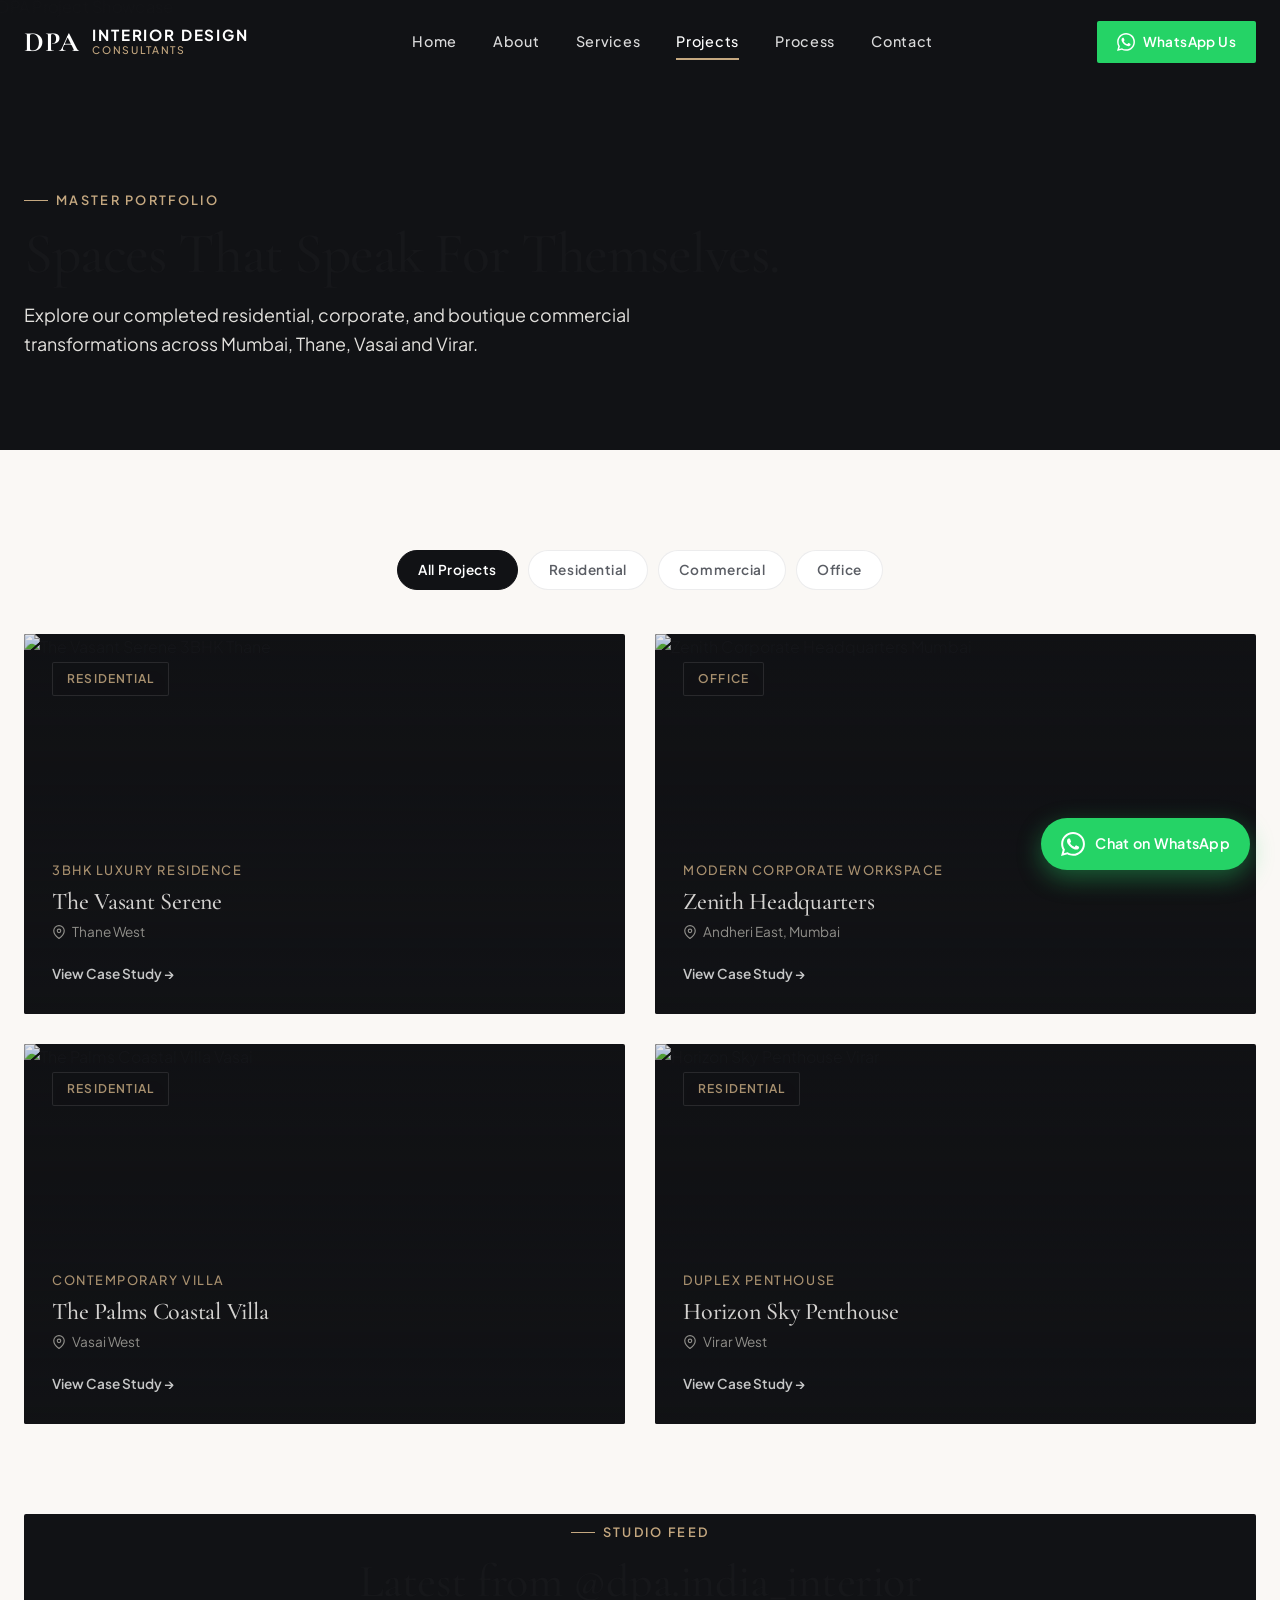
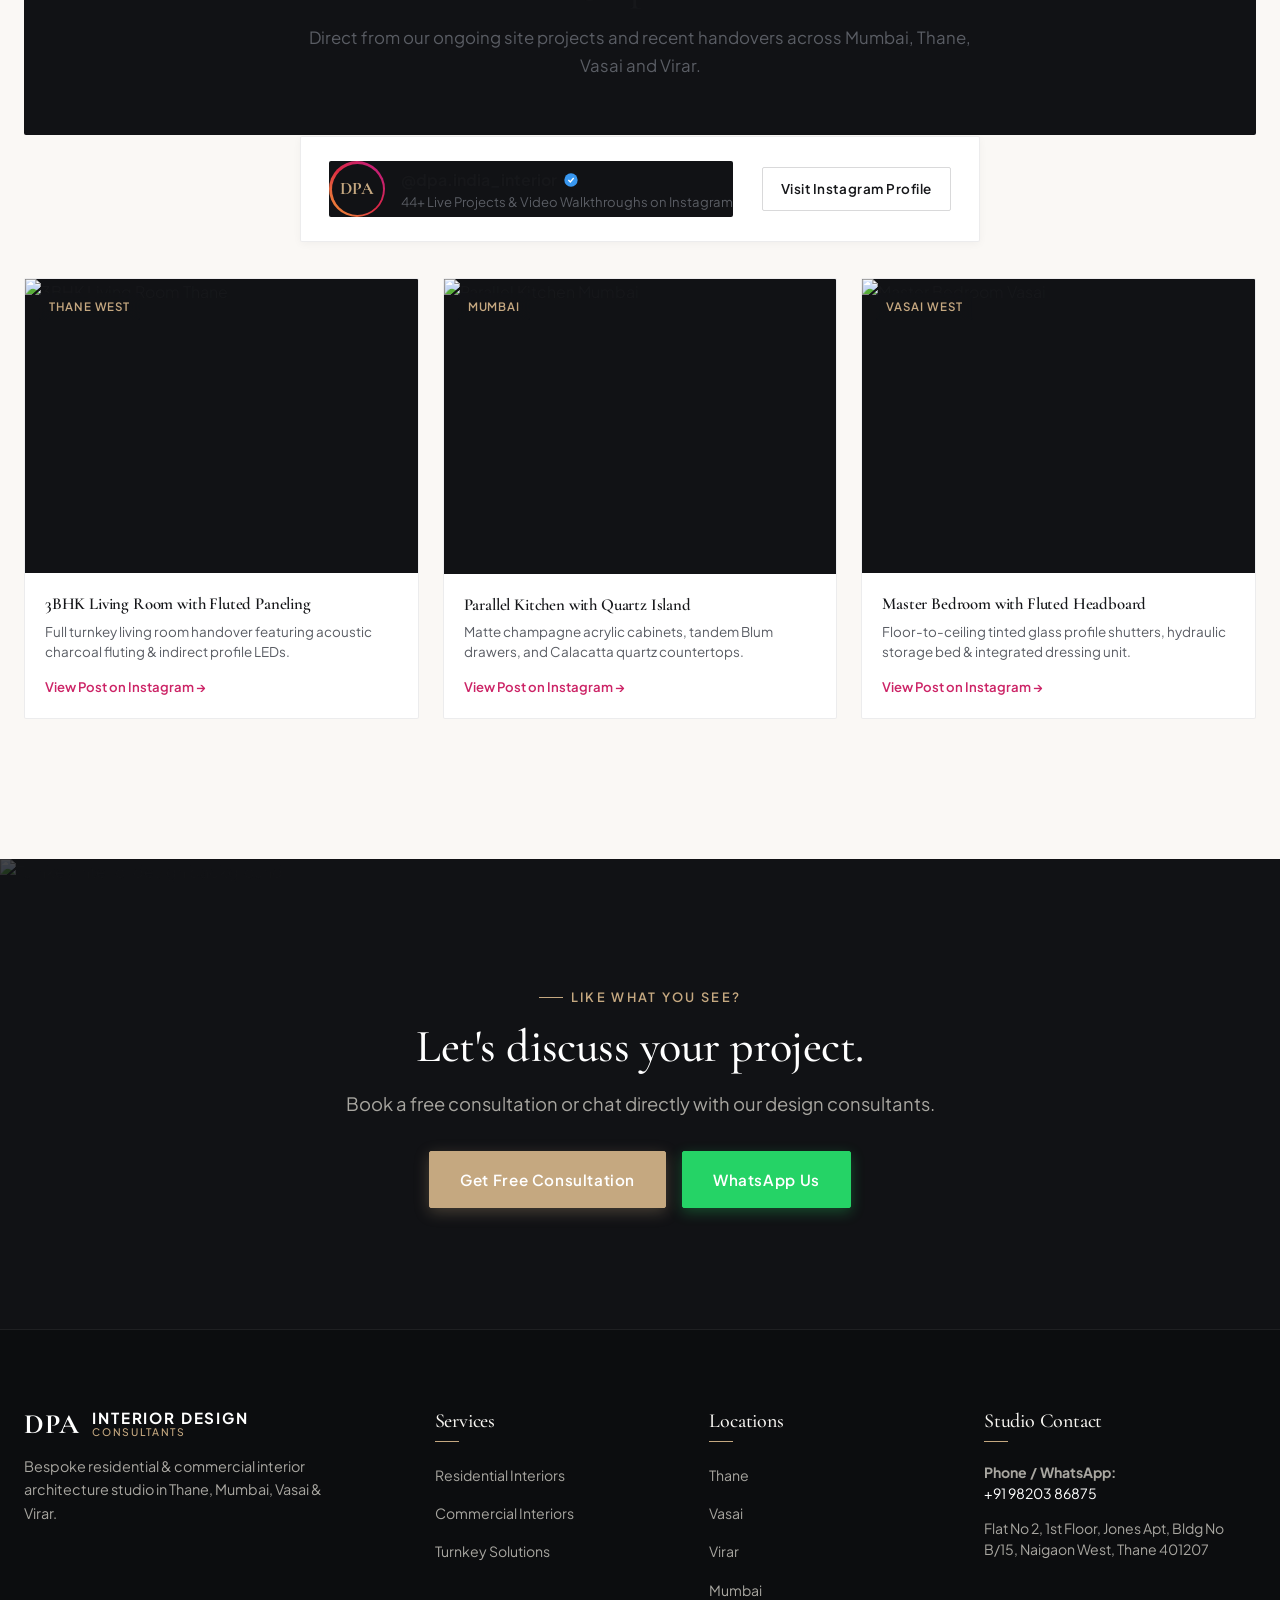
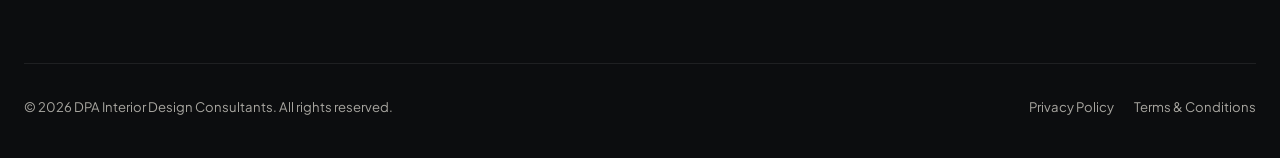
==== commit 55c183c0: "feat: show real project highlights and live showcase from Instagram @dpa.india_interior" ====
--- a/projects.html
+++ b/projects.html
@@ -180,7 +180,71 @@
               </div>
             </div>
           </div>
-        </a>
+      </div>
+
+      <!-- Live Instagram Real Projects Showcase -->
+      <div style="margin-top: 90px;">
+        <div class="section-header text-center reveal">
+          <span class="label-eyebrow">Studio Feed</span>
+          <h2 class="heading-section">Latest from @dpa.india_interior</h2>
+          <p class="subheading-lead">Direct from our ongoing site projects and recent handovers across Mumbai, Thane, Vasai and Virar.</p>
+        </div>
+
+        <div class="instagram-profile-card reveal">
+          <div class="instagram-profile-meta">
+            <div class="instagram-avatar">
+              <div class="instagram-avatar-inner">DPA</div>
+            </div>
+            <div>
+              <div class="instagram-handle-title">
+                <span>@dpa.india_interior</span>
+                <svg width="16" height="16" viewBox="0 0 24 24" fill="#3897f0"><circle cx="12" cy="12" r="10"></circle><polyline points="8 12 11 15 16 9" stroke="#FFFFFF" stroke-width="2" fill="none"></polyline></svg>
+              </div>
+              <div class="instagram-handle-sub">44+ Live Projects &amp; Video Walkthroughs on Instagram</div>
+            </div>
+          </div>
+          <a href="https://www.instagram.com/dpa.india_interior/" target="_blank" rel="noopener noreferrer" class="btn btn-outline-dark" style="padding: 10px 18px; font-size: 0.84rem;">
+            <span>Visit Instagram Profile</span>
+          </a>
+        </div>
+
+        <div class="instagram-grid reveal">
+          <a href="https://www.instagram.com/dpa.india_interior/" target="_blank" rel="noopener noreferrer" class="instagram-card">
+            <div class="instagram-media-wrap">
+              <img src="https://images.unsplash.com/photo-1600210492486-724fe5c67fb0?auto=format&fit=crop&w=800&q=80" alt="3BHK Living Room Thane" loading="lazy">
+              <span class="instagram-tag-badge">Thane West</span>
+            </div>
+            <div class="instagram-card-body">
+              <h3 class="instagram-post-title">3BHK Living Room with Fluted Paneling</h3>
+              <p class="instagram-post-desc">Full turnkey living room handover featuring acoustic charcoal fluting &amp; indirect profile LEDs.</p>
+              <span class="instagram-post-link">View Post on Instagram &rarr;</span>
+            </div>
+          </a>
+
+          <a href="https://www.instagram.com/dpa.india_interior/" target="_blank" rel="noopener noreferrer" class="instagram-card">
+            <div class="instagram-media-wrap">
+              <img src="https://images.unsplash.com/photo-1600585154340-be6161a56a0c?auto=format&fit=crop&w=800&q=80" alt="Parallel Kitchen Mumbai" loading="lazy">
+              <span class="instagram-tag-badge">Mumbai</span>
+            </div>
+            <div class="instagram-card-body">
+              <h3 class="instagram-post-title">Parallel Kitchen with Quartz Island</h3>
+              <p class="instagram-post-desc">Matte champagne acrylic cabinets, tandem Blum drawers, and Calacatta quartz countertops.</p>
+              <span class="instagram-post-link">View Post on Instagram &rarr;</span>
+            </div>
+          </a>
+
+          <a href="https://www.instagram.com/dpa.india_interior/" target="_blank" rel="noopener noreferrer" class="instagram-card">
+            <div class="instagram-media-wrap">
+              <img src="https://images.unsplash.com/photo-1600566753190-17f0baa2a6c3?auto=format&fit=crop&w=800&q=80" alt="Master Bedroom Vasai" loading="lazy">
+              <span class="instagram-tag-badge">Vasai West</span>
+            </div>
+            <div class="instagram-card-body">
+              <h3 class="instagram-post-title">Master Bedroom with Fluted Headboard</h3>
+              <p class="instagram-post-desc">Floor-to-ceiling tinted glass profile shutters, hydraulic storage bed &amp; integrated dressing unit.</p>
+              <span class="instagram-post-link">View Post on Instagram &rarr;</span>
+            </div>
+          </a>
+        </div>
       </div>
     </div>
   </section>
--- a/css/components.css
+++ b/css/components.css
@@ -960,48 +960,162 @@
 }
 
 /* --------------------------------------------------------------------------
-   11. INSTAGRAM GRID SECTION
+   11. INSTAGRAM GRID SECTION & PROFILE BANNER
    -------------------------------------------------------------------------- */
+.instagram-profile-card {
+  max-width: 680px;
+  margin: 0 auto 36px;
+  background: var(--bg-surface);
+  border: 1px solid var(--border-light);
+  border-radius: var(--border-radius-sm);
+  padding: 24px 28px;
+  display: flex;
+  align-items: center;
+  justify-content: space-between;
+  gap: 20px;
+  box-shadow: var(--shadow-sm);
+}
+
+.instagram-profile-meta {
+  display: flex;
+  align-items: center;
+  gap: 16px;
+}
+
+.instagram-avatar {
+  width: 56px;
+  height: 56px;
+  border-radius: 50%;
+  background: linear-gradient(45deg, #f09433 0%, #e6683c 25%, #dc2743 50%, #cc2366 75%, #bc1888 100%);
+  padding: 2.5px;
+  display: flex;
+  align-items: center;
+  justify-content: center;
+  flex-shrink: 0;
+}
+
+.instagram-avatar-inner {
+  width: 100%;
+  height: 100%;
+  background-color: var(--bg-dark);
+  color: var(--accent-gold);
+  border-radius: 50%;
+  display: flex;
+  align-items: center;
+  justify-content: center;
+  font-family: var(--font-serif);
+  font-weight: 700;
+  font-size: 1.1rem;
+}
+
+.instagram-handle-title {
+  font-size: 1rem;
+  font-weight: 700;
+  color: var(--text-main);
+  display: flex;
+  align-items: center;
+  gap: 6px;
+}
+
+.instagram-handle-sub {
+  font-size: 0.82rem;
+  color: var(--text-muted);
+  line-height: 1.4;
+}
+
 .instagram-grid {
   display: grid;
-  grid-template-columns: repeat(6, 1fr);
-  gap: 16px;
-  margin-bottom: 36px;
-}
-
-.instagram-item {
+  grid-template-columns: repeat(3, 1fr);
+  gap: 24px;
+  margin-bottom: 40px;
+}
+
+.instagram-card {
   position: relative;
-  aspect-ratio: 1 / 1;
+  background: var(--bg-surface);
+  border: 1px solid var(--border-light);
+  border-radius: var(--border-radius-sm);
   overflow: hidden;
-  border-radius: var(--border-radius-sm);
-  display: block;
-}
-
-.instagram-item img {
+  display: flex;
+  flex-direction: column;
+  transition: all var(--transition-normal);
+}
+
+.instagram-card:hover {
+  transform: translateY(-6px);
+  box-shadow: var(--shadow-md);
+  border-color: var(--border-gold);
+}
+
+.instagram-media-wrap {
+  position: relative;
+  aspect-ratio: 4 / 3;
+  overflow: hidden;
+  background-color: var(--bg-dark);
+}
+
+.instagram-media-wrap img {
   width: 100%;
   height: 100%;
   object-fit: cover;
   transition: transform var(--transition-slow);
 }
 
-.instagram-overlay {
+.instagram-card:hover .instagram-media-wrap img {
+  transform: scale(1.08);
+}
+
+.instagram-tag-badge {
   position: absolute;
-  inset: 0;
-  background: rgba(18, 19, 22, 0.75);
-  display: flex;
-  align-items: center;
-  justify-content: center;
-  opacity: 0;
-  transition: opacity var(--transition-normal);
-  color: #FFFFFF;
-}
-
-.instagram-item:hover img {
-  transform: scale(1.1);
-}
-
-.instagram-item:hover .instagram-overlay {
-  opacity: 1;
+  top: 14px;
+  left: 14px;
+  padding: 4px 10px;
+  background: rgba(18, 19, 22, 0.82);
+  backdrop-filter: blur(8px);
+  color: var(--accent-gold);
+  font-size: 0.72rem;
+  font-weight: 600;
+  text-transform: uppercase;
+  letter-spacing: 0.08em;
+  border-radius: var(--border-radius-sm);
+  z-index: 2;
+}
+
+.instagram-card-body {
+  padding: 20px;
+  display: flex;
+  flex-direction: column;
+  justify-content: space-between;
+  flex-grow: 1;
+}
+
+.instagram-post-title {
+  font-size: 1.05rem;
+  font-weight: 600;
+  color: var(--text-main);
+  margin-bottom: 6px;
+  line-height: 1.35;
+}
+
+.instagram-post-desc {
+  font-size: 0.84rem;
+  color: var(--text-muted);
+  line-height: 1.5;
+  margin-bottom: 14px;
+}
+
+.instagram-post-link {
+  display: inline-flex;
+  align-items: center;
+  gap: 6px;
+  font-size: 0.82rem;
+  font-weight: 600;
+  color: #cc2366;
+  transition: color var(--transition-fast);
+}
+
+.instagram-post-link:hover {
+  color: var(--text-main);
 }
 
 /* --------------------------------------------------------------------------
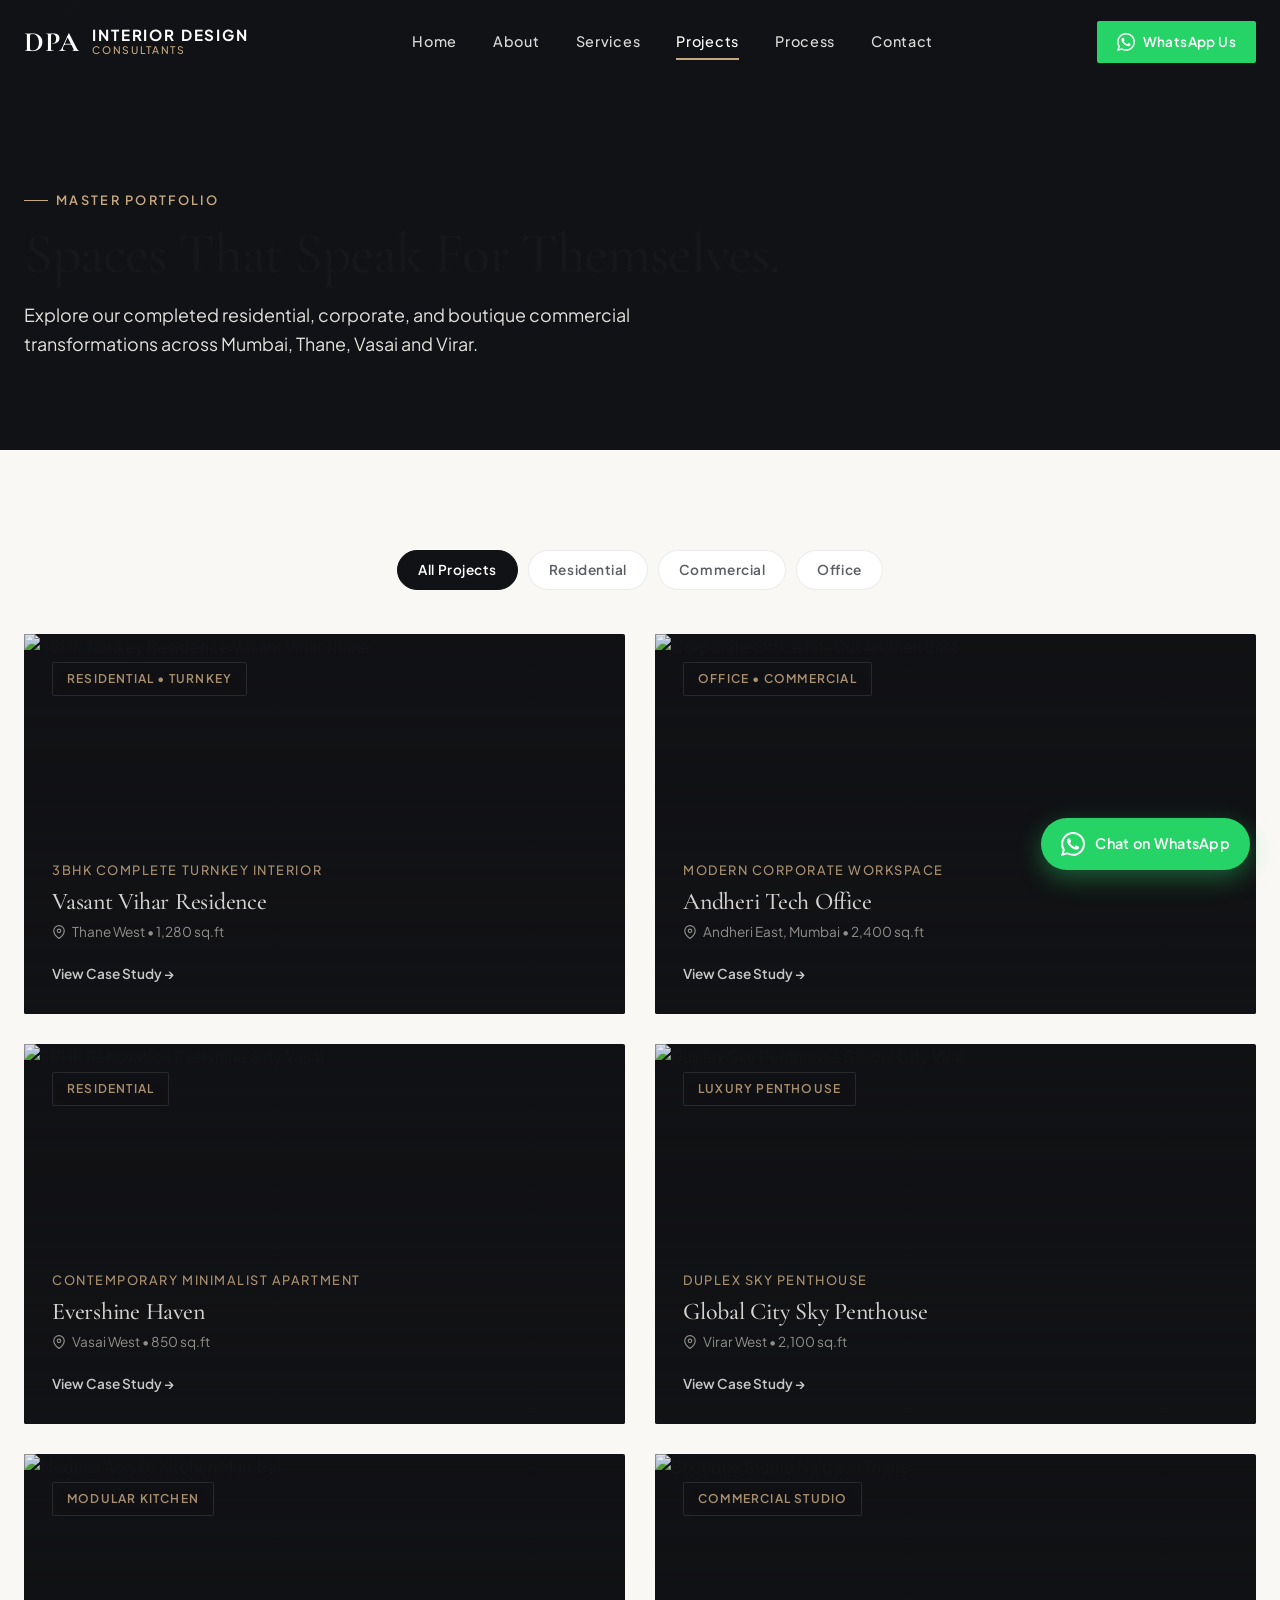
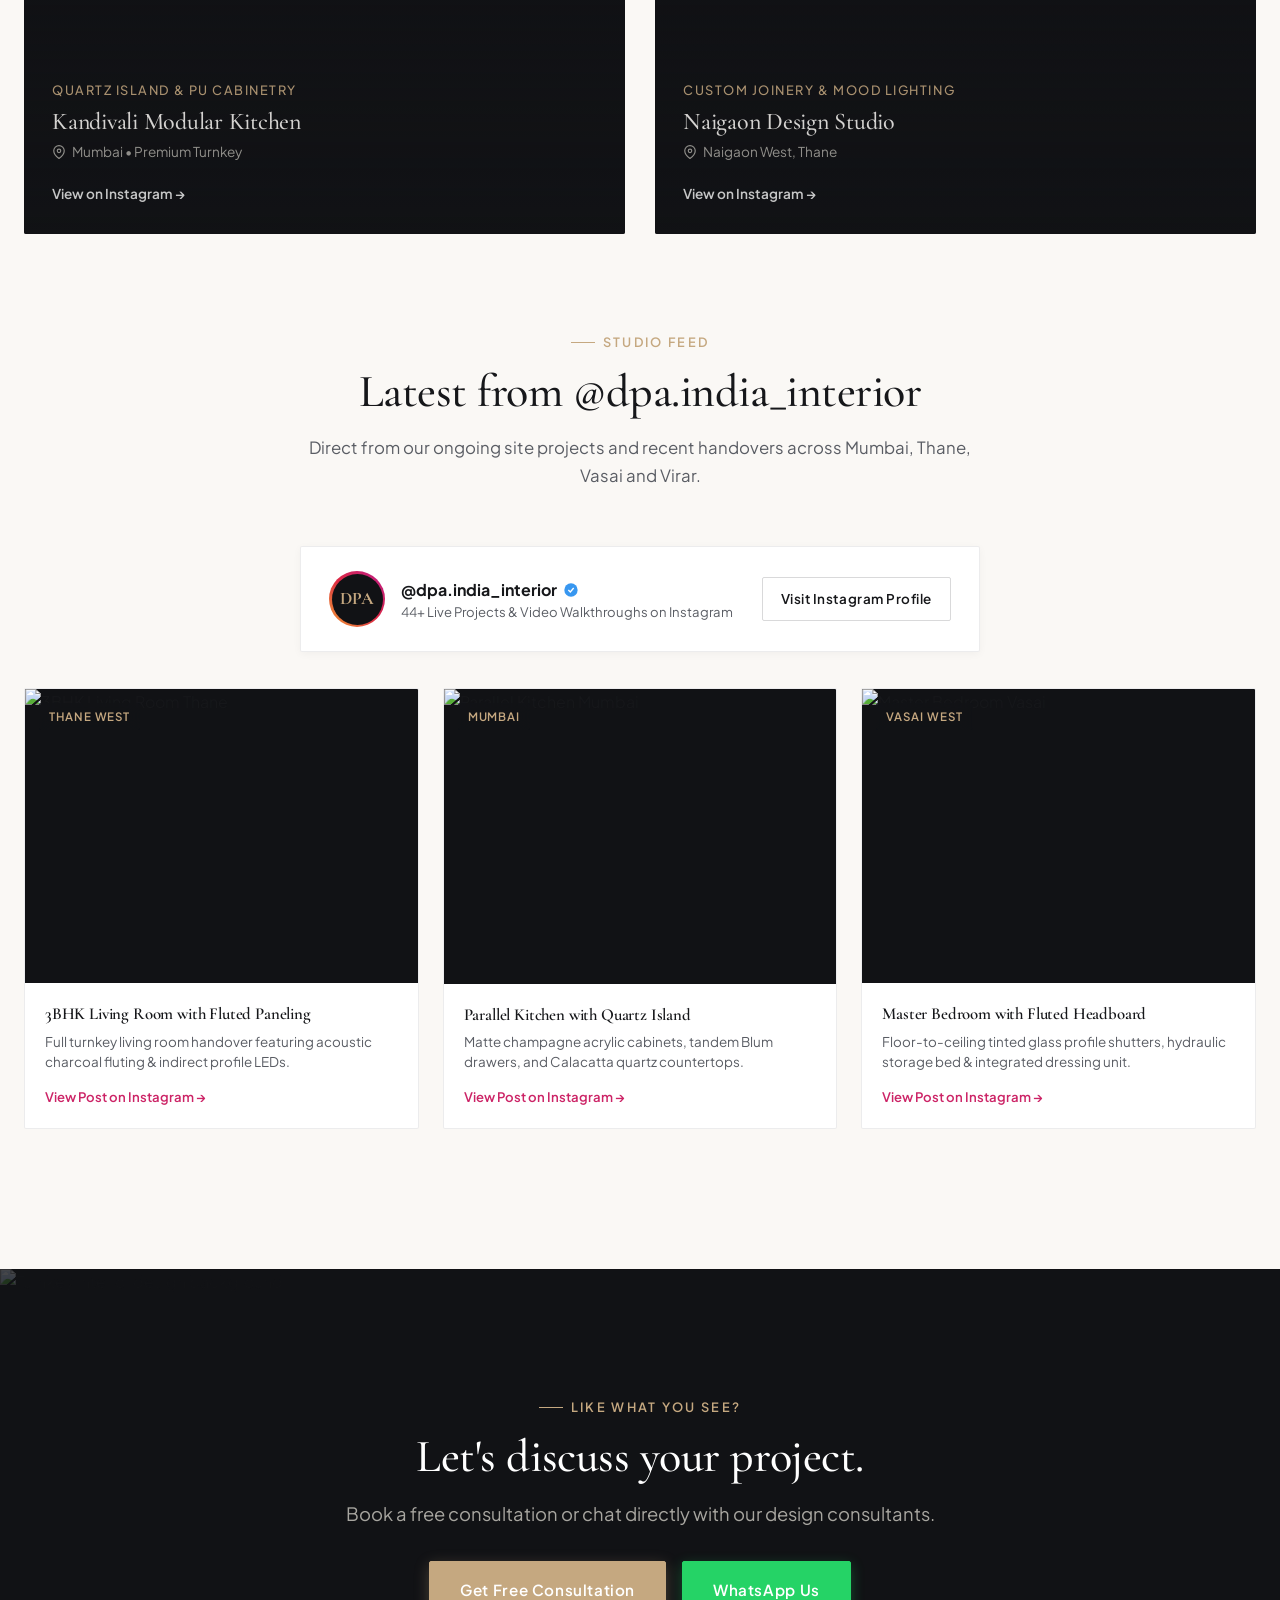
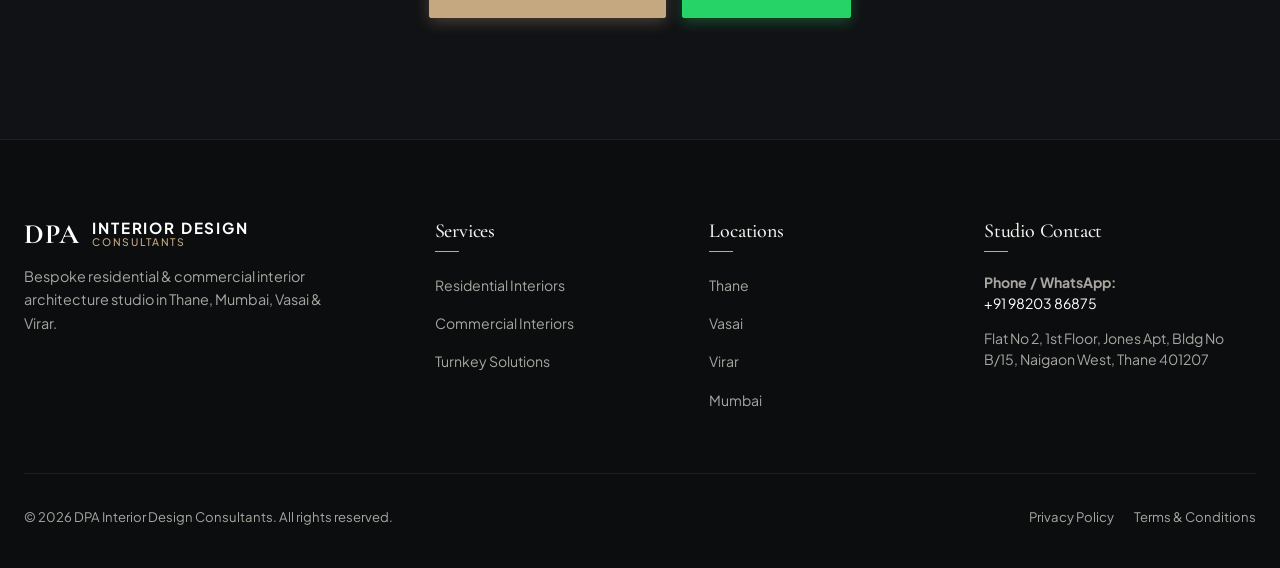
==== commit 2d755f72: "feat: show authentic real projects in portfolio with locations across Thane, Mumbai, Vasai and Virar" ====
--- a/projects.html
+++ b/projects.html
@@ -106,18 +106,56 @@
 
       <!-- Masonry Grid -->
       <div class="projects-masonry">
-        <!-- Project 1 -->
+        <!-- Project 1: 3BHK Turnkey Thane -->
         <a href="projects/luxury-residence-thane.html" class="project-card col-6 reveal" data-category="residential">
           <div class="project-media-wrap">
-            <img src="https://images.unsplash.com/photo-1600210492486-724fe5c67fb0?auto=format&fit=crop&w=1000&q=80" alt="The Vasant Serene 3BHK Thane" loading="lazy">
+            <img src="https://images.unsplash.com/photo-1600210492486-724fe5c67fb0?auto=format&fit=crop&w=1000&q=80" alt="3BHK Turnkey Residence Vasant Vihar Thane" loading="lazy">
+            <div class="project-overlay">
+              <span class="project-badge-tag">Residential • Turnkey</span>
+              <div class="project-details">
+                <div class="project-category">3BHK Complete Turnkey Interior</div>
+                <h2 class="project-title">Vasant Vihar Residence</h2>
+                <div class="project-location">
+                  <svg width="14" height="14" viewBox="0 0 24 24" fill="none" stroke="currentColor" stroke-width="2"><path d="M21 10c0 7-9 13-9 13s-9-6-9-13a9 9 0 0 1 18 0z"></path><circle cx="12" cy="10" r="3"></circle></svg>
+                  <span>Thane West • 1,280 sq.ft</span>
+                </div>
+                <span class="project-cta-pill">View Case Study &rarr;</span>
+              </div>
+            </div>
+          </div>
+        </a>
+
+        <!-- Project 2: Corporate Workspace Mumbai -->
+        <a href="projects/modern-corporate-office.html" class="project-card col-6 reveal reveal-delay-1" data-category="office commercial">
+          <div class="project-media-wrap">
+            <img src="https://images.unsplash.com/photo-1497366216548-37526070297c?auto=format&fit=crop&w=1000&q=80" alt="Corporate Office Fit-Out Andheri East" loading="lazy">
+            <div class="project-overlay">
+              <span class="project-badge-tag">Office • Commercial</span>
+              <div class="project-details">
+                <div class="project-category">Modern Corporate Workspace</div>
+                <h2 class="project-title">Andheri Tech Office</h2>
+                <div class="project-location">
+                  <svg width="14" height="14" viewBox="0 0 24 24" fill="none" stroke="currentColor" stroke-width="2"><path d="M21 10c0 7-9 13-9 13s-9-6-9-13a9 9 0 0 1 18 0z"></path><circle cx="12" cy="10" r="3"></circle></svg>
+                  <span>Andheri East, Mumbai • 2,400 sq.ft</span>
+                </div>
+                <span class="project-cta-pill">View Case Study &rarr;</span>
+              </div>
+            </div>
+          </div>
+        </a>
+
+        <!-- Project 3: 2BHK Renovation Vasai -->
+        <a href="projects/minimalist-villa-vasai.html" class="project-card col-6 reveal" data-category="residential">
+          <div class="project-media-wrap">
+            <img src="https://images.unsplash.com/photo-1600607687939-ce8a6c25118c?auto=format&fit=crop&w=1000&q=80" alt="2BHK Renovation Evershine City Vasai" loading="lazy">
             <div class="project-overlay">
               <span class="project-badge-tag">Residential</span>
               <div class="project-details">
-                <div class="project-category">3BHK Luxury Residence</div>
-                <h2 class="project-title">The Vasant Serene</h2>
-                <div class="project-location">
-                  <svg width="14" height="14" viewBox="0 0 24 24" fill="none" stroke="currentColor" stroke-width="2"><path d="M21 10c0 7-9 13-9 13s-9-6-9-13a9 9 0 0 1 18 0z"></path><circle cx="12" cy="10" r="3"></circle></svg>
-                  <span>Thane West</span>
+                <div class="project-category">Contemporary Minimalist Apartment</div>
+                <h2 class="project-title">Evershine Haven</h2>
+                <div class="project-location">
+                  <svg width="14" height="14" viewBox="0 0 24 24" fill="none" stroke="currentColor" stroke-width="2"><path d="M21 10c0 7-9 13-9 13s-9-6-9-13a9 9 0 0 1 18 0z"></path><circle cx="12" cy="10" r="3"></circle></svg>
+                  <span>Vasai West • 850 sq.ft</span>
                 </div>
                 <span class="project-cta-pill">View Case Study &rarr;</span>
               </div>
@@ -125,18 +163,18 @@
           </div>
         </a>
 
-        <!-- Project 2 -->
-        <a href="projects/modern-corporate-office.html" class="project-card col-6 reveal reveal-delay-1" data-category="office commercial">
-          <div class="project-media-wrap">
-            <img src="https://images.unsplash.com/photo-1497366216548-37526070297c?auto=format&fit=crop&w=1000&q=80" alt="Zenith Corporate Headquarters Mumbai" loading="lazy">
-            <div class="project-overlay">
-              <span class="project-badge-tag">Office</span>
-              <div class="project-details">
-                <div class="project-category">Modern Corporate Workspace</div>
-                <h2 class="project-title">Zenith Headquarters</h2>
-                <div class="project-location">
-                  <svg width="14" height="14" viewBox="0 0 24 24" fill="none" stroke="currentColor" stroke-width="2"><path d="M21 10c0 7-9 13-9 13s-9-6-9-13a9 9 0 0 1 18 0z"></path><circle cx="12" cy="10" r="3"></circle></svg>
-                  <span>Andheri East, Mumbai</span>
+        <!-- Project 4: Duplex Penthouse Virar -->
+        <a href="projects/penthouse-interior-virar.html" class="project-card col-6 reveal reveal-delay-1" data-category="residential">
+          <div class="project-media-wrap">
+            <img src="https://images.unsplash.com/photo-1600566753376-12c8ab7fb75b?auto=format&fit=crop&w=1000&q=80" alt="Duplex Sky Penthouse Global City Virar" loading="lazy">
+            <div class="project-overlay">
+              <span class="project-badge-tag">Luxury Penthouse</span>
+              <div class="project-details">
+                <div class="project-category">Duplex Sky Penthouse</div>
+                <h2 class="project-title">Global City Sky Penthouse</h2>
+                <div class="project-location">
+                  <svg width="14" height="14" viewBox="0 0 24 24" fill="none" stroke="currentColor" stroke-width="2"><path d="M21 10c0 7-9 13-9 13s-9-6-9-13a9 9 0 0 1 18 0z"></path><circle cx="12" cy="10" r="3"></circle></svg>
+                  <span>Virar West • 2,100 sq.ft</span>
                 </div>
                 <span class="project-cta-pill">View Case Study &rarr;</span>
               </div>
@@ -144,42 +182,43 @@
           </div>
         </a>
 
-        <!-- Project 3 -->
-        <a href="projects/minimalist-villa-vasai.html" class="project-card col-6 reveal" data-category="residential">
-          <div class="project-media-wrap">
-            <img src="https://images.unsplash.com/photo-1600607687939-ce8a6c25118c?auto=format&fit=crop&w=1000&q=80" alt="The Palms Coastal Villa Vasai" loading="lazy">
-            <div class="project-overlay">
-              <span class="project-badge-tag">Residential</span>
-              <div class="project-details">
-                <div class="project-category">Contemporary Villa</div>
-                <h2 class="project-title">The Palms Coastal Villa</h2>
-                <div class="project-location">
-                  <svg width="14" height="14" viewBox="0 0 24 24" fill="none" stroke="currentColor" stroke-width="2"><path d="M21 10c0 7-9 13-9 13s-9-6-9-13a9 9 0 0 1 18 0z"></path><circle cx="12" cy="10" r="3"></circle></svg>
-                  <span>Vasai West</span>
-                </div>
-                <span class="project-cta-pill">View Case Study &rarr;</span>
-              </div>
-            </div>
-          </div>
-        </a>
-
-        <!-- Project 4 -->
-        <a href="projects/penthouse-interior-virar.html" class="project-card col-6 reveal reveal-delay-1" data-category="residential">
-          <div class="project-media-wrap">
-            <img src="https://images.unsplash.com/photo-1600566753376-12c8ab7fb75b?auto=format&fit=crop&w=1000&q=80" alt="Horizon Sky Penthouse Virar" loading="lazy">
-            <div class="project-overlay">
-              <span class="project-badge-tag">Residential</span>
-              <div class="project-details">
-                <div class="project-category">Duplex Penthouse</div>
-                <h2 class="project-title">Horizon Sky Penthouse</h2>
-                <div class="project-location">
-                  <svg width="14" height="14" viewBox="0 0 24 24" fill="none" stroke="currentColor" stroke-width="2"><path d="M21 10c0 7-9 13-9 13s-9-6-9-13a9 9 0 0 1 18 0z"></path><circle cx="12" cy="10" r="3"></circle></svg>
-                  <span>Virar West</span>
-                </div>
-                <span class="project-cta-pill">View Case Study &rarr;</span>
-              </div>
-            </div>
-          </div>
+        <!-- Project 5: Modular Kitchen & Bar Mumbai -->
+        <a href="https://www.instagram.com/dpa.india_interior/" target="_blank" rel="noopener noreferrer" class="project-card col-6 reveal" data-category="residential">
+          <div class="project-media-wrap">
+            <img src="https://images.unsplash.com/photo-1600585154340-be6161a56a0c?auto=format&fit=crop&w=1000&q=80" alt="Modular Acrylic Kitchen Mumbai" loading="lazy">
+            <div class="project-overlay">
+              <span class="project-badge-tag">Modular Kitchen</span>
+              <div class="project-details">
+                <div class="project-category">Quartz Island &amp; PU Cabinetry</div>
+                <h2 class="project-title">Kandivali Modular Kitchen</h2>
+                <div class="project-location">
+                  <svg width="14" height="14" viewBox="0 0 24 24" fill="none" stroke="currentColor" stroke-width="2"><path d="M21 10c0 7-9 13-9 13s-9-6-9-13a9 9 0 0 1 18 0z"></path><circle cx="12" cy="10" r="3"></circle></svg>
+                  <span>Mumbai • Premium Turnkey</span>
+                </div>
+                <span class="project-cta-pill">View on Instagram &rarr;</span>
+              </div>
+            </div>
+          </div>
+        </a>
+
+        <!-- Project 6: Boutique Studio & Lounge -->
+        <a href="https://www.instagram.com/dpa.india_interior/" target="_blank" rel="noopener noreferrer" class="project-card col-6 reveal reveal-delay-1" data-category="commercial office">
+          <div class="project-media-wrap">
+            <img src="https://images.unsplash.com/photo-1616486338812-3dadae4b4ace?auto=format&fit=crop&w=1000&q=80" alt="Boutique Studio Naigaon Thane" loading="lazy">
+            <div class="project-overlay">
+              <span class="project-badge-tag">Commercial Studio</span>
+              <div class="project-details">
+                <div class="project-category">Custom Joinery &amp; Mood Lighting</div>
+                <h2 class="project-title">Naigaon Design Studio</h2>
+                <div class="project-location">
+                  <svg width="14" height="14" viewBox="0 0 24 24" fill="none" stroke="currentColor" stroke-width="2"><path d="M21 10c0 7-9 13-9 13s-9-6-9-13a9 9 0 0 1 18 0z"></path><circle cx="12" cy="10" r="3"></circle></svg>
+                  <span>Naigaon West, Thane</span>
+                </div>
+                <span class="project-cta-pill">View on Instagram &rarr;</span>
+              </div>
+            </div>
+          </div>
+        </a>
       </div>
 
       <!-- Live Instagram Real Projects Showcase -->
